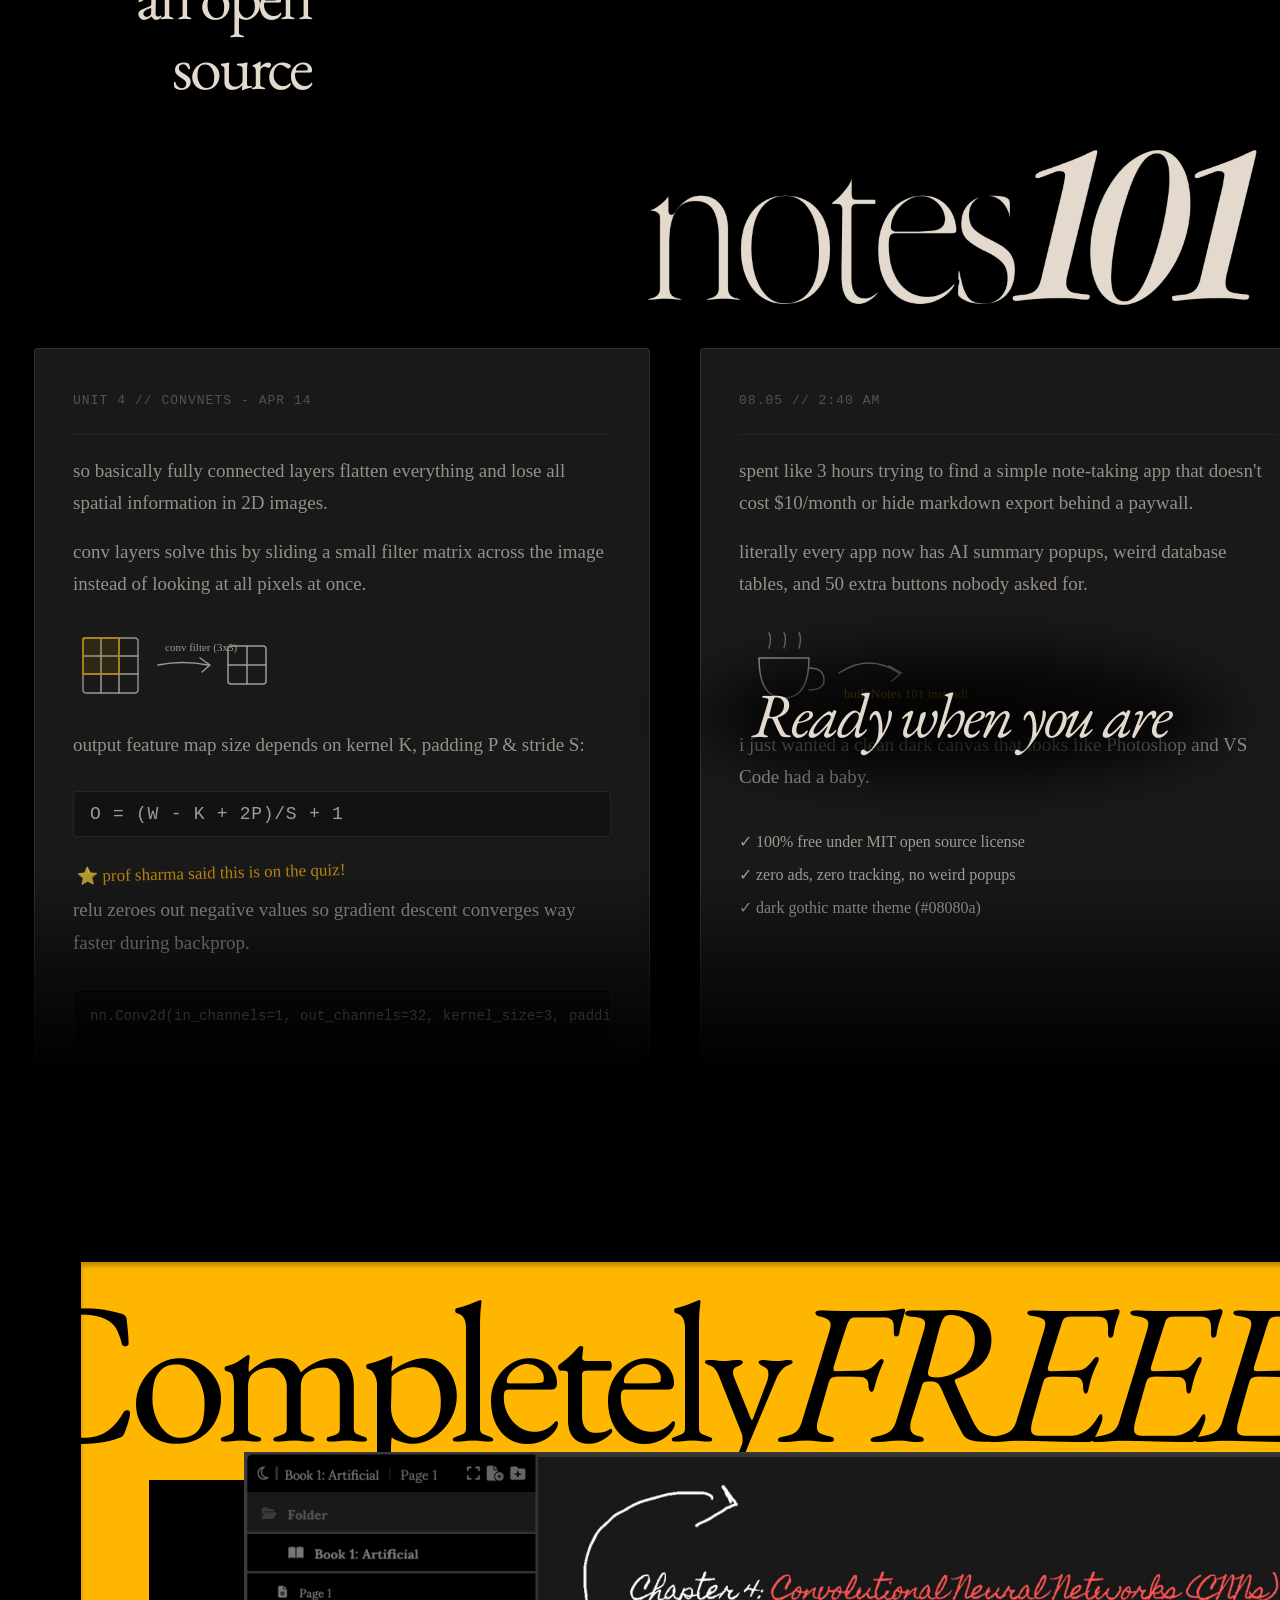
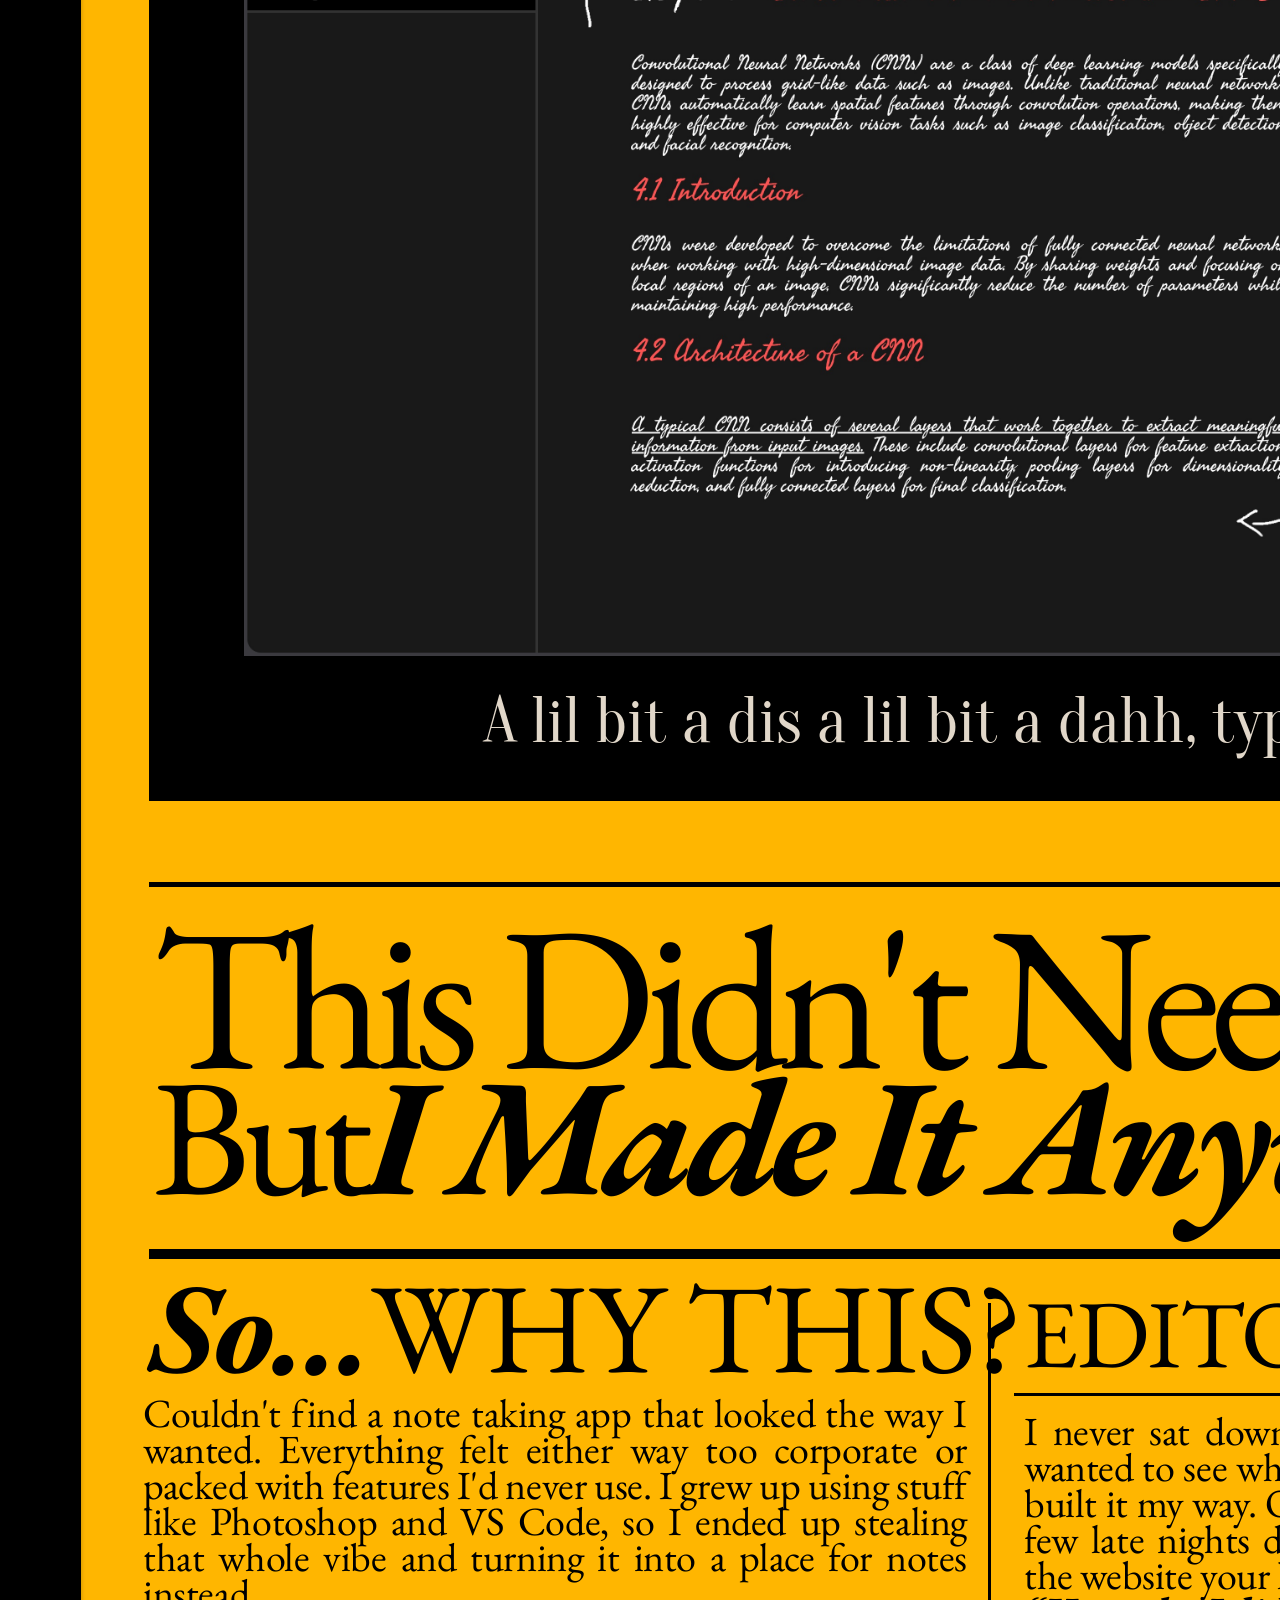
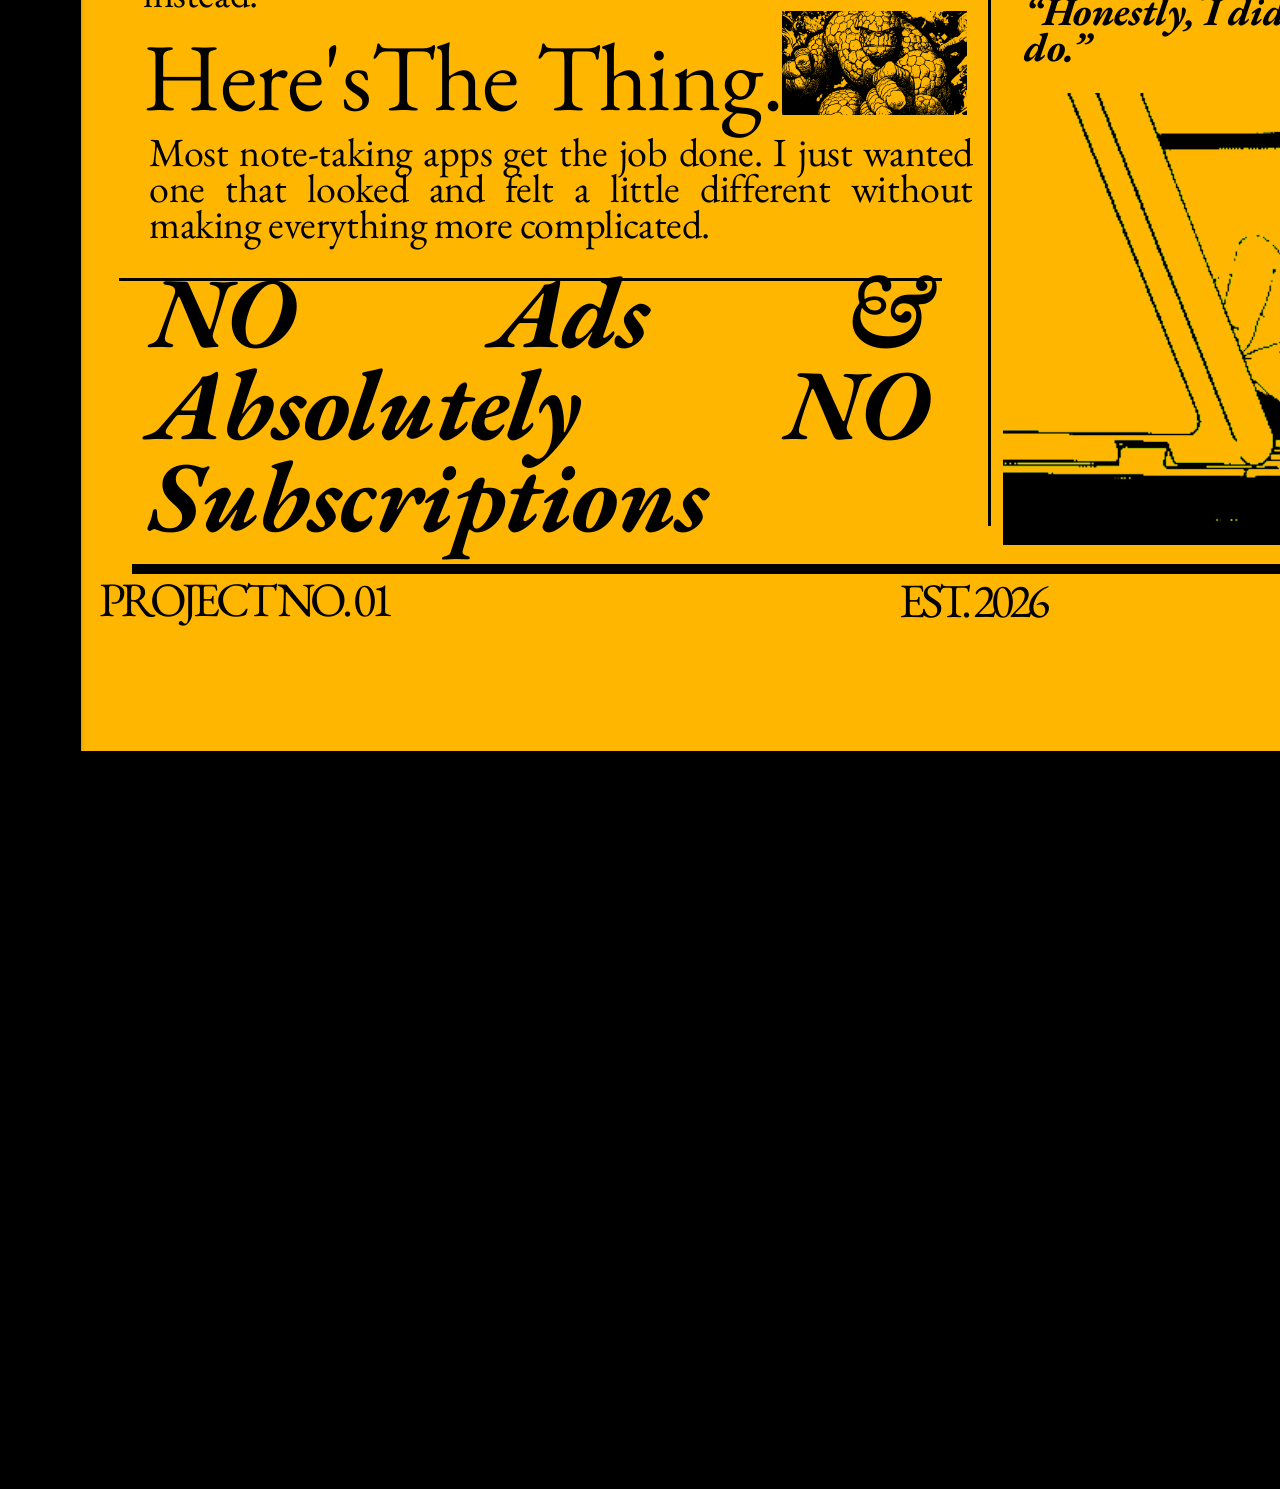
==== index.html @ cc178a2c "Restore 100% exact Figma properties and add cache busting v=3" ====
<!DOCTYPE html>
<html lang="en">

<head>
  <meta charset="UTF-8">
  <meta name="viewport" content="width=device-width, initial-scale=1.0">
  <script>
    (function () {
      var ua = navigator.userAgent || '';
      var isMobileUA = /iPhone|iPod|BlackBerry|IEMobile|Opera Mini/i.test(ua) || (/Android/i.test(ua) && /Mobile/i.test(ua));
      var isDesktopOS = /Macintosh|Windows|X11|Linux x86_64/i.test(ua) && !/Android|iPhone|iPad/i.test(ua);
      var hasFinePointer = window.matchMedia && window.matchMedia('(pointer: fine)').matches;
      var isSmallScreen = window.innerWidth < 600;
      
      var isMobileDevice = isMobileUA && !isDesktopOS && !hasFinePointer && isSmallScreen;
      if (isMobileDevice && !window.location.pathname.endsWith('mobile.html')) {
        window.location.href = 'mobile.html';
      }
    })();
  </script>
  <title>Notes 101 — Anam Razzaque</title>
  <link rel="preconnect" href="https://fonts.googleapis.com">
  <link rel="preconnect" href="https://fonts.gstatic.com" crossorigin>
  <link
    href="https://fonts.googleapis.com/css2?family=Homemade+Apple&family=Oranienbaum&family=EB+Garamond:ital,wght@0,400;0,700;1,400;1,700&display=swap"
    rel="stylesheet">
  <link rel="stylesheet" href="landing.css?v=3">
</head>

<body>

  <!-- CONTACT — Fixed background layer (Hermes-style curtain reveal) -->
  <!-- Sits BEHIND the scrolling canvas. Revealed when the newspaper lifts away. -->
  <footer class="contact" id="contactFooter" aria-label="Contact">
    <h2 class="contact__heading">Contact</h2>
    <div class="contact__links">
      <p>GitHub</p>
      <p><a href="https://github.com/byanam" target="_blank" rel="noopener noreferrer">byanam</a></p>
      <p>&nbsp;</p>
      <p>LinkedIn</p>
      <p><a href="https://www.linkedin.com/in/anam-razzaque/" target="_blank"
          rel="noopener noreferrer">anam-razzaque</a></p>
      <p>&nbsp;</p>
      <p>Email</p>
      <p><a href="mailto:anamrazzaque.work@gmail.com">anamrazzaque.work@gmail.com</a></p>
    </div>
  </footer>

  <div class="page-scale-wrapper" id="pageScaleWrapper">
    <div class="page-canvas" id="pageCanvas">

      <!-- ===================== HERO ===================== -->
      <!-- Layer order matches Figma: bottom → top -->
      <header class="hero">

        <!-- Layer 7 (bottom): moving pages track with authentic student notes & sketches -->
        <div class="hero__pages" id="heroPages" aria-label="Notebook page previews">
          <div class="hero__pages-track">

            <!-- Page 1: ConvNets Class Notes -->
            <div class="hero__page" aria-hidden="true">
              <div class="hero__page-content">
                <div class="hero__page-meta">unit 4 // convnets - apr 14</div>
                <div class="hero__page-divider"></div>
                <p class="hero__page-hand">so basically fully connected layers flatten everything and lose all spatial information in 2D images.</p>
                <p class="hero__page-hand">conv layers solve this by sliding a small filter matrix across the image instead of looking at all pixels at once.</p>
                <div class="hero__page-sketch" aria-hidden="true">
                  <svg width="280" height="85" viewBox="0 0 280 85" fill="none" stroke="#E2D7CA" stroke-width="1.5" stroke-linecap="round" stroke-linejoin="round">
                    <rect x="10" y="10" width="55" height="55" rx="3" stroke-dasharray="1 1" />
                    <line x1="28" y1="10" x2="28" y2="65" />
                    <line x1="46" y1="10" x2="46" y2="65" />
                    <line x1="10" y1="28" x2="65" y2="28" />
                    <line x1="10" y1="46" x2="65" y2="46" />
                    <rect x="10" y="10" width="36" height="36" fill="rgba(255, 182, 0, 0.15)" stroke="#FFB600" />
                    <path d="M 85 37 Q 110 32 135 37 M 127 30 L 137 37 L 129 44" />
                    <text x="92" y="23" fill="#E2D7CA" font-family="'Homemade Apple', cursive" font-size="11" stroke="none">conv filter (3x3)</text>
                    <rect x="155" y="18" width="38" height="38" rx="3" />
                    <line x1="174" y1="18" x2="174" y2="56" />
                    <line x1="155" y1="37" x2="193" y2="37" />
                  </svg>
                </div>
                <p class="hero__page-hand">output feature map size depends on kernel K, padding P &amp; stride S:</p>
                <div class="hero__page-math">O = (W - K + 2P)/S + 1</div>
                <div class="hero__page-margin-note">⭐ prof sharma said this is on the quiz!</div>
                <p class="hero__page-hand">relu zeroes out negative values so gradient descent converges way faster during backprop.</p>
                <pre class="hero__page-code"><code>nn.Conv2d(in_channels=1, out_channels=32, kernel_size=3, padding=1)</code></pre>
              </div>
            </div>

            <!-- Page 2: Late Night Scratchpad -->
            <div class="hero__page" aria-hidden="true">
              <div class="hero__page-content">
                <div class="hero__page-meta">08.05 // 2:40 am</div>
                <div class="hero__page-divider"></div>
                <p class="hero__page-hand">spent like 3 hours trying to find a simple note-taking app that doesn't cost $10/month or hide markdown export behind a paywall.</p>
                <p class="hero__page-hand">literally every app now has AI summary popups, weird database tables, and 50 extra buttons nobody asked for.</p>
                <div class="hero__page-sketch" aria-hidden="true">
                  <svg width="260" height="85" viewBox="0 0 260 85" fill="none" stroke="#E2D7CA" stroke-width="1.5" stroke-linecap="round">
                    <path d="M 20 30 Q 20 70 45 70 Q 70 70 70 30 Z" />
                    <path d="M 70 40 Q 85 40 85 52 Q 85 62 70 62" />
                    <path d="M 30 20 Q 33 10 30 5 M 45 20 Q 48 10 45 5 M 60 20 Q 63 10 60 5" opacity="0.6" />
                    <path d="M 100 45 Q 130 25 160 45 M 150 38 L 162 45 L 153 53" />
                    <text x="105" y="70" fill="#FFB600" font-family="'Homemade Apple', cursive" font-size="13" stroke="none">built Notes 101 instead!</text>
                  </svg>
                </div>
                <p class="hero__page-hand">i just wanted a clean dark canvas that looks like Photoshop and VS Code had a baby.</p>
                <div class="hero__page-checklist-hand">
                  <p>✓ 100% free under MIT open source license</p>
                  <p>✓ zero ads, zero tracking, no weird popups</p>
                  <p>✓ dark gothic matte theme (#08080a)</p>
                </div>
              </div>
            </div>

            <!-- Page 3: Webnotes Architecture Notes -->
            <div class="hero__page" aria-hidden="true">
              <div class="hero__page-content">
                <div class="hero__page-meta">notes 101 - how sync works</div>
                <div class="hero__page-divider"></div>
                <p class="hero__page-hand">wanted zero lag while typing so state updates happen in local memory first before sending to server.</p>
                <div class="hero__page-sketch" aria-hidden="true">
                  <svg width="290" height="95" viewBox="0 0 290 95" fill="none" stroke="#E2D7CA" stroke-width="1.5" stroke-linecap="round">
                    <rect x="10" y="15" width="75" height="35" rx="5" />
                    <text x="18" y="37" fill="#E2D7CA" font-family="monospace" font-size="11" stroke="none">Editor UI</text>
                    <path d="M 85 32 L 120 32 M 112 26 L 122 32 L 112 38" />
                    <rect x="125" y="15" width="75" height="35" rx="5" stroke="#FFB600" />
                    <text x="133" y="37" fill="#FFB600" font-family="monospace" font-size="11" stroke="none">Firestore</text>
                    <path d="M 200 32 L 235 32 M 227 26 L 237 32 L 227 38" />
                    <rect x="240" y="15" width="45" height="35" rx="5" />
                    <text x="246" y="37" fill="#E2D7CA" font-family="monospace" font-size="11" stroke="none">Auth</text>
                    <text x="20" y="78" fill="#E2D7CA" font-family="'Homemade Apple', cursive" font-size="12" stroke="none">real-time sync over WebSockets ✨</text>
                  </svg>
                </div>
                <p class="hero__page-hand">realtime Firestore listener handles background persistence so even if internet drops out, you don't lose a single character.</p>
                <div class="hero__page-margin-note">(0ms input lag while typing!)</div>
                <p class="hero__page-hand">also set up clean HTTP 301 redirects so URLs look clean without .html everywhere.</p>
              </div>
            </div>

            <!-- Page 4: Linear Algebra Lecture Notes -->
            <div class="hero__page" aria-hidden="true">
              <div class="hero__page-content">
                <div class="hero__page-meta">math 201 // linear algebra</div>
                <div class="hero__page-divider"></div>
                <p class="hero__page-hand">eigenvectors are basically vectors that don't change direction when a matrix transformation happens.</p>
                <div class="hero__page-math">A &middot; v = &lambda; &middot; v</div>
                <div class="hero__page-margin-note">(&lambda; is scale factor! if &lambda; &gt; 1, v stretches)</div>
                <div class="hero__page-sketch" aria-hidden="true">
                  <svg width="270" height="90" viewBox="0 0 270 90" fill="none" stroke="#E2D7CA" stroke-width="1.5" stroke-linecap="round">
                    <line x1="20" y1="75" x2="140" y2="75" />
                    <line x1="20" y1="75" x2="20" y2="10" />
                    <path d="M 20 75 L 80 28" stroke="#E2D7CA" stroke-width="2" />
                    <path d="M 72 28 L 82 26 L 78 36" fill="#E2D7CA" />
                    <text x="88" y="28" fill="#E2D7CA" font-family="'Homemade Apple', cursive" font-size="13" stroke="none">v</text>
                    <path d="M 20 75 L 125 12" stroke="#FFB600" stroke-width="1.5" stroke-dasharray="3 3" />
                    <text x="132" y="16" fill="#FFB600" font-family="'Homemade Apple', cursive" font-size="13" stroke="none">&lambda;v</text>
                    <text x="160" y="55" fill="#E2D7CA" font-family="monospace" font-size="14" stroke="none">A = U &Sigma; V<sup>T</sup></text>
                  </svg>
                </div>
                <p class="hero__page-hand">singular value decomposition (SVD) is super important for PCA — used to compress high-dimensional feature vectors in machine learning pipelines.</p>
              </div>
            </div>

            <!-- Page 5: Loop repeat Page 1 -->
            <div class="hero__page" aria-hidden="true">
              <div class="hero__page-content">
                <div class="hero__page-meta">unit 4 // convnets - apr 14</div>
                <div class="hero__page-divider"></div>
                <p class="hero__page-hand">so basically fully connected layers flatten everything and lose all spatial information in 2D images.</p>
                <p class="hero__page-hand">conv layers solve this by sliding a small filter matrix across the image instead of looking at all pixels at once.</p>
                <div class="hero__page-sketch" aria-hidden="true">
                  <svg width="280" height="85" viewBox="0 0 280 85" fill="none" stroke="#E2D7CA" stroke-width="1.5" stroke-linecap="round" stroke-linejoin="round">
                    <rect x="10" y="10" width="55" height="55" rx="3" stroke-dasharray="1 1" />
                    <line x1="28" y1="10" x2="28" y2="65" />
                    <line x1="46" y1="10" x2="46" y2="65" />
                    <line x1="10" y1="28" x2="65" y2="28" />
                    <line x1="10" y1="46" x2="65" y2="46" />
                    <rect x="10" y="10" width="36" height="36" fill="rgba(255, 182, 0, 0.15)" stroke="#FFB600" />
                    <path d="M 85 37 Q 110 32 135 37 M 127 30 L 137 37 L 129 44" />
                    <text x="92" y="23" fill="#E2D7CA" font-family="'Homemade Apple', cursive" font-size="11" stroke="none">conv filter (3x3)</text>
                    <rect x="155" y="18" width="38" height="38" rx="3" />
                    <line x1="174" y1="18" x2="174" y2="56" />
                    <line x1="155" y1="37" x2="193" y2="37" />
                  </svg>
                </div>
                <div class="hero__page-margin-note">⭐ prof sharma said this is on the quiz!</div>
              </div>
            </div>

            <!-- Page 6: Loop repeat Page 2 -->
            <div class="hero__page" aria-hidden="true">
              <div class="hero__page-content">
                <div class="hero__page-meta">08.05 // 2:40 am</div>
                <div class="hero__page-divider"></div>
                <p class="hero__page-hand">spent like 3 hours trying to find a simple note-taking app that doesn't cost $10/month or hide markdown export behind a paywall.</p>
                <p class="hero__page-hand">literally every app now has AI summary popups, weird database tables, and 50 extra buttons nobody asked for.</p>
                <div class="hero__page-sketch" aria-hidden="true">
                  <svg width="260" height="85" viewBox="0 0 260 85" fill="none" stroke="#E2D7CA" stroke-width="1.5" stroke-linecap="round">
                    <path d="M 20 30 Q 20 70 45 70 Q 70 70 70 30 Z" />
                    <path d="M 70 40 Q 85 40 85 52 Q 85 62 70 62" />
                    <path d="M 30 20 Q 33 10 30 5 M 45 20 Q 48 10 45 5 M 60 20 Q 63 10 60 5" opacity="0.6" />
                    <path d="M 100 45 Q 130 25 160 45 M 150 38 L 162 45 L 153 53" />
                    <text x="105" y="70" fill="#FFB600" font-family="'Homemade Apple', cursive" font-size="13" stroke="none">built Notes 101 instead!</text>
                  </svg>
                </div>
              </div>
            </div>

          </div>
        </div>

        <!-- Layer 6: notes 101 image title (sits behind pages where they overlap) -->
        <img class="hero__title-img" src="assets/notes101_title.png" alt="notes 101">

        <!-- Layer 5: black shadow gradient (overlays bottom of pages) -->
        <div class="hero__shadow" aria-hidden="true"></div>

        <!-- Layer 4: Taglines (Left: "an open source", Right: "note taking site") -->
        <p class="hero__tagline-left">an open source</p>
        <p class="hero__tagline-right">note taking site</p>

        <!-- Layer 2: Ready when you are -->
        <p class="hero__ready">Ready when you are</p>

        <!-- Interactive Cursor Trigger Zone below "Ready when you are" -->
        <div class="hero__cta-trigger-zone" id="ctaZone" aria-label="Get started hover area">
          <button class="hero__cta" id="loginBtn" type="button" aria-label="Get started — log in with Google"
            onclick="if(window.triggerGoogleLogin){window.triggerGoogleLogin(event);}else{window.location.href='/editor.html';}">
            <span class="hero__cta-label" id="loginBtnText">Get Started</span>
          </button>
        </div>
      </header>

      <main>
        <!-- ===================== PROMO ===================== -->
        <section class="promo" aria-label="Pricing">
          <img class="promo__texture" src="assets/texture_image.png" alt="" aria-hidden="true">

          <h2 class="promo__heading js-typewriter">Completely <em>FREEEEEEEEE</em></h2>

          <div class="promo__blur-rect" aria-hidden="true"></div>

          <img class="promo__screenshot js-scroll-scale" src="assets/app-screenshot.png"
            alt="Screenshot of the note-taking application interface">

          <p class="promo__tagline">A lil bit a dis a lil bit a dahh, type shit</p>
        </section>

        <!-- ===================== EDITORIAL ===================== -->
        <section class="editorial" aria-label="About">
          <div class="editorial__card"></div>

          <div class="editorial__rule editorial__rule--top"></div>

          <h2 class="editorial__headline1">This Didn't Need To Exist.</h2>
          <h2 class="editorial__headline2">But <em>I Made It Anyway.</em></h2>

          <div class="editorial__rule editorial__rule--mid"></div>
          <div class="editorial__col-divider"></div>

          <h3 class="editorial__col-heading editorial__col-heading--left"><em>So... </em><span>WHY THIS?</span></h3>
          <h3 class="editorial__col-heading editorial__col-heading--right">EDITOR’S <em>NOTE</em></h3>
          <div class="editorial__rule editorial__rule--right"></div>
          <div class="editorial__rule editorial__rule--left-sub"></div>

          <p class="editorial__text editorial__text--justify editorial__left-para1">Couldn't find a note taking app
            that looked the way I wanted. Everything felt either way too corporate or packed with features I'd never
            use. I grew up using stuff like Photoshop and VS Code, so I ended up stealing that whole vibe and turning
            it into a place for notes instead.</p>

          <p class="editorial__text editorial__right-para1">I never sat down with a big plan for this. I just wanted
            to see what a notes app would look like if I built it my way. One feature turned into another, a few
            late nights disappeared, and it slowly became the website your looking at now.</p>

          <p class="editorial__text editorial__quote">&ldquo;Honestly, I didn't have anything better to do.&rdquo;</p>
          <p class="editorial__quote-attr">- anam razzaque</p>

          <img class="editorial__photo" src="assets/ae49f0b2eaf092695185f90a8ce26df8__1_.gif" alt="">

          <p class="editorial__text editorial__text--justify editorial__left-para2">Most note-taking apps get the job
            done. I just wanted one that looked and felt a little different without making everything more
            complicated.</p>

          <h3 class="editorial__thing-heading">Here's <em>The Thing...</em></h3>
          <img class="editorial__thing-img" src="assets/the_thing.png" alt="">

          <p class="editorial__noads">NO Ads &amp; Absolutely NO Subscriptions</p>

          <div class="editorial__rule editorial__rule--footer"></div>
          <div class="editorial__footer">
            <span class="editorial__footer-item--1">PROJECT NO. 01</span>
            <span class="editorial__footer-item--2">EST. 2026</span>
            <span class="editorial__footer-item--3">BY ANAM</span>
          </div>
        </section>
      </main>

      <!-- Master Texture Overlay — covers ALL text, rules, photos, screenshots, and black boxes -->
      <div class="editorial__texture-overlay" aria-hidden="true"></div>

    </div>
  </div>

  <script src="https://unpkg.com/lenis@1.3.25/dist/lenis.min.js"></script>
  <script src="https://cdnjs.cloudflare.com/ajax/libs/gsap/3.12.5/gsap.min.js"></script>
  <script src="https://cdnjs.cloudflare.com/ajax/libs/gsap/3.12.5/ScrollTrigger.min.js"></script>
  <script type="module" src="landing.js"></script>
</body>

</html>
---- landing.css ----
/* Font-face local mappings: Mac uses local Apple Garamond natively; Windows uses Google EB Garamond fallback */
@font-face {
  font-family: 'Apple Garamond';
  src: local('Apple Garamond'), local('Apple Garamond Light'),
    url('https://fonts.gstatic.com/s/ebgaramond/v27/1Pskypcx55h-m2Jkb20d5255-B39_d_AGg.ttf') format('truetype');
  font-display: swap;
}

@font-face {
  font-family: 'Apple Garamond Light';
  src: local('Apple Garamond Light'), local('Apple Garamond'),
    url('https://fonts.gstatic.com/s/ebgaramond/v27/1Pskypcx55h-m2Jkb20d5255-B39_d_AGg.ttf') format('truetype');
  font-display: swap;
}

:root {
  --canvas-width: 1920px;
  --canvas-height: 3951px;

  /* Colors */
  --color-bg: #000000;
  --color-cream: #e2d7ca;
  --color-cream-soft: #e3dacd;
  --color-cream-dim: #e1d7c9;
  --color-cream-contact: #dfd5c7;
  --color-orange: #FFB600;
  --color-orange-text: #121212;
  --color-ink: #000000;
  --color-panel-dark: #191919;

  /* Fonts */
  --font-display: 'Oranienbaum', 'Georgia', serif;
  --font-poster: 'Akira Expanded', 'Oranienbaum', 'EB Garamond', 'Arial Black', sans-serif;
  --font-serif: 'EB Garamond', 'Garamond', Georgia, serif;
  --font-apple-garamond: 'Apple Garamond', 'EB Garamond', 'Garamond', Georgia, serif;
  --font-apple-garamond-light: 'Apple Garamond Light', 'Apple Garamond', 'EB Garamond', 'Garamond', Georgia, serif;
  --font-handwriting: 'Homemade Apple', 'Apple Garamond', cursive;
}

* {
  box-sizing: border-box;
}

html,
body {
  margin: 0;
  padding: 0;
  background: var(--color-bg);
  overflow-x: hidden;
  overscroll-behavior: none;
  width: 100%;
  -webkit-font-smoothing: antialiased;
  -moz-osx-font-smoothing: grayscale;
  text-rendering: optimizeLegibility;
}

/* Hide scrollbar for Chrome, Safari and Opera */
::-webkit-scrollbar {
  display: none;
  width: 0;
  height: 0;
}

/* Hide scrollbar for IE, Edge and Firefox */
html {
  -ms-overflow-style: none;
  scrollbar-width: none;
}

body {
  font-family: var(--font-display);
  color: var(--color-cream);
}

img {
  display: block;
  max-width: none;
}

/* =========================================================
   SCALING WRAPPER
   ========================================================= */
.page-scale-wrapper {
  position: relative;
  z-index: 1;
  width: 100%;
  overflow: visible;
  background: transparent;
  /* transparent so contact footer shows through */
  margin-bottom: 82vh;
  /* scroll stops with newspaper bottom near top of screen */
}

.page-canvas {
  position: relative;
  width: var(--canvas-width);
  height: var(--canvas-height);
  transform-origin: top left;
  background: transparent;
  /* transparent — sections provide their own backgrounds */
}

.hero {
  position: absolute;
  inset: 0;
  z-index: 1;
  pointer-events: none;
  background: #000000;
}

.promo,
.editorial {
  position: absolute;
  inset: 0;
  transform: translateY(-160px);
  pointer-events: none;
}

.promo {
  z-index: 30;
}

.editorial {
  z-index: 20;
  perspective: 1200px;
}

/* Contact — Hermes-style fixed background layer.
   Sits behind the scrolling page-scale-wrapper (z-index: 0 vs 1).
   Opacity driven by --contact-opacity CSS variable set from JS. */
.contact {
  position: fixed;
  inset: 0;
  z-index: 0;
  background: #000000;
  display: flex;
  flex-direction: column;
  align-items: center;
  justify-content: center;
  opacity: var(--contact-opacity, 0);
  pointer-events: var(--contact-pe, none);
}

/* Allow interaction only on interactive elements */
.hero__cta,
.editorial__thing-img,
button,
a,
input {
  pointer-events: auto;
}

/* =========================================================
   HERO — Group 1 (1974 × 1221, left: 8, top: 31)

   Figma layer stacking (top → bottom):
     1. Get Started        → z-index: 6
     2. Ready when you are → z-index: 5
     3. Rectangle 30 (CTA) → z-index: 6 (parent of Get Started)
     4. An open-source...  → z-index: 4
     5. black shadow       → z-index: 3
     6. notes 101          → z-index: 1
     7. moving pages       → z-index: 2
   ========================================================= */

/* "moving pages" container — LAYER 7 (z:2, above title)
   Figma: 1948×831, left: 34, top: 348 */
.hero__pages {
  position: absolute;
  left: 34px;
  top: 348px;
  width: 1948px;
  height: 831px;
  z-index: 2;
  overflow: hidden;
  pointer-events: none;
  user-select: none;
}

.hero__pages-track {
  display: flex;
  gap: 50px;
  width: max-content;
  animation: hero-pages-infinite-scroll 55s linear infinite;
  pointer-events: none;
  will-change: transform;
}

@keyframes hero-pages-infinite-scroll {
  0% {
    transform: translate3d(0, 0, 0);
  }

  100% {
    transform: translate3d(-1998px, 0, 0);
  }
}

/* Rectangle 30 / 31 / 32
   Figma: each 616×831, background: #191919 */
.hero__page {
  flex: 0 0 616px;
  width: 616px;
  height: 831px;
  background: #191919;
  border: 1px solid rgba(226, 215, 202, 0.12);
  border-radius: 4px;
  box-shadow: 0 20px 50px rgba(0, 0, 0, 0.6);
  user-select: none;
  pointer-events: none;
  overflow: hidden;
  box-sizing: border-box;
}

.hero__page-content {
  padding: 44px 38px;
  height: 100%;
  display: flex;
  flex-direction: column;
  color: #E2D7CA;
  box-sizing: border-box;
  opacity: 0.68;
}

.hero__page-meta {
  font-family: monospace;
  font-size: 13px;
  letter-spacing: 0.08em;
  color: rgba(226, 215, 202, 0.45);
  text-transform: uppercase;
  margin-bottom: 14px;
}

.hero__page-hand-title {
  font-family: var(--font-handwriting), cursive;
  font-weight: 400;
  font-size: 25px;
  line-height: 1.4;
  color: #E2D7CA;
  margin: 0 0 16px 0;
}

.hero__page-hand {
  font-family: var(--font-handwriting), cursive;
  font-size: 19px;
  line-height: 1.7;
  color: #E2D7CA;
  opacity: 0.92;
  margin: 0 0 16px 0;
}

.hero__page-margin-note {
  font-family: var(--font-handwriting), cursive;
  font-size: 17px;
  color: #FFB600;
  margin: 8px 0 14px 4px;
  transform: rotate(-1.5deg);
  display: inline-block;
}

.hero__page-sketch {
  margin: 12px 0 16px 0;
  display: flex;
  justify-content: flex-start;
  align-items: center;
}

.hero__page-checklist-hand {
  font-family: var(--font-handwriting), cursive;
  font-size: 16px;
  line-height: 1.7;
  color: #E2D7CA;
  margin: 12px 0;
}

.hero__page-checklist-hand p {
  margin: 6px 0;
}

.hero__page-title {
  font-family: var(--font-apple-garamond), serif;
  font-style: italic;
  font-weight: 400;
  font-size: 28px;
  line-height: 1.25;
  color: #E2D7CA;
  margin: 0 0 16px 0;
}

.hero__page-divider {
  width: 100%;
  height: 1px;
  background: rgba(226, 215, 202, 0.12);
  margin: 12px 0 20px 0;
}

.hero__page-text {
  font-family: var(--font-apple-garamond-light), serif;
  font-size: 20px;
  line-height: 1.5;
  color: #DFD5C7;
  opacity: 0.88;
  margin: 0 0 16px 0;
}

.hero__page-quote {
  font-family: var(--font-apple-garamond), serif;
  font-style: italic;
  font-size: 22px;
  line-height: 1.4;
  color: #E3DACD;
  border-left: 2px solid rgba(226, 215, 202, 0.4);
  padding-left: 16px;
  margin: 16px 0;
}

.hero__page-math {
  font-family: monospace;
  font-size: 18px;
  background: rgba(0, 0, 0, 0.4);
  border: 1px solid rgba(226, 215, 202, 0.15);
  border-radius: 4px;
  padding: 12px 16px;
  color: #E2D7CA;
  margin: 14px 0;
  display: inline-block;
  letter-spacing: 0.04em;
}

.hero__page-code {
  font-family: monospace;
  font-size: 14px;
  line-height: 1.5;
  background: #0D0D0D;
  border: 1px solid rgba(226, 215, 202, 0.12);
  border-radius: 4px;
  padding: 16px;
  color: #DFD5C7;
  margin: 14px 0;
  overflow: hidden;
}

.hero__page-list,
.hero__page-checklist {
  font-family: var(--font-apple-garamond-light), serif;
  font-size: 19px;
  line-height: 1.6;
  color: #DFD5C7;
  opacity: 0.88;
  margin: 8px 0 16px 20px;
  padding: 0;
}

.hero__page-checklist p {
  margin: 8px 0;
}

/* "notes 101" Image Title — LAYER 6 (z:1, behind pages)
   Figma: 635×256, left: calc(50% - 635px / 2 - 1.5px), top: 92px */
.hero__title-img {
  position: absolute;
  left: calc(50% - 635px / 2 - 1.5px);
  top: 92px;
  width: 635px;
  height: 256px;
  z-index: 1;
  object-fit: contain;
  pointer-events: none;
}

/* "black shadow" — LAYER 5 (z:3, on top of pages)
   Figma: 1920×397, left: 8, top: 855
   Gradient fades from transparent (top) to black (bottom) */
.hero__shadow {
  position: absolute;
  left: 8px;
  top: 855px;
  width: 1920px;
  height: 397px;
  z-index: 3;
  background: linear-gradient(180deg, #000000 45%, rgba(30, 30, 30, 0) 95%);
  transform: rotate(180deg);
  pointer-events: none;
}

/* "an open source" — Left Tagline
   Figma: 311×363, left: calc(50% - 311px / 2 - 804.5px), top: -150px */
.hero__tagline-left {
  position: absolute;
  left: calc(50% - 311px / 2 - 804.5px);
  top: -150px;
  width: 311px;
  height: 363px;
  z-index: 4;
  display: flex;
  align-items: center;
  justify-content: flex-end;
  text-align: right;
  margin: 0;
  font-family: var(--font-apple-garamond-light);
  font-style: normal;
  font-weight: 400;
  font-size: 64px;
  line-height: 109.07%;
  letter-spacing: -0.05em;
  color: #E3DACD;
}

/* "note taking site" — Right Tagline
   Figma: 311×363, left: calc(50% - 311px / 2 + 804.5px), top: -150px */
.hero__tagline-right {
  position: absolute;
  left: calc(50% - 311px / 2 + 804.5px);
  top: -150px;
  width: 311px;
  height: 363px;
  z-index: 4;
  display: flex;
  align-items: center;
  justify-content: flex-start;
  text-align: left;
  margin: 0;
  font-family: var(--font-apple-garamond-light);
  font-style: normal;
  font-weight: 400;
  font-size: 64px;
  line-height: 109.07%;
  letter-spacing: -0.05em;
  color: #E3DACD;
}

/* "Ready when you are" — LAYER 2 (z:5, above shadow)
   Figma: 406×69, left: 755, top: 820,
   Apple Garamond italic 400, 63px,
   line-height: 109.07%, letter-spacing: -0.05em, #E3DACD */
.hero__ready {
  position: absolute;
  left: 757px;
  top: 681px;
  width: 406px;
  height: 69px;
  z-index: 5;
  display: flex;
  align-items: center;
  justify-content: center;
  text-align: center;
  margin: 0;
  font-family: var(--font-apple-garamond);
  font-style: italic;
  font-weight: 400;
  font-size: 63px;
  line-height: 109.07%;
  letter-spacing: -0.05em;
  color: #E3DACD;
  white-space: nowrap;
  text-shadow: 0 4px 25px rgba(0, 0, 0, 0.95), 0 0 50px rgba(0, 0, 0, 0.9);
}

.hero__ready::before {
  content: '';
  position: absolute;
  inset: -40px -75px;
  background: radial-gradient(ellipse at center,
      rgba(0, 0, 0, 0.90) 0%,
      rgba(0, 0, 0, 0.60) 50%,
      rgba(0, 0, 0, 0) 88%);
  filter: blur(20px);
  border-radius: 50%;
  z-index: -1;
  pointer-events: none;
}

/* Interactive Cursor Trigger Zone below "Ready when you are" */
.hero__cta-trigger-zone {
  position: absolute;
  left: 600px;
  top: 755px;
  width: 720px;
  height: 380px;
  z-index: 6;
  pointer-events: auto;
  cursor: pointer;
  overflow: visible;
}

/* CTA button (Rectangle 30) — Motion Primitives Cursor attachToParent spring effect */
.hero__cta {
  position: absolute;
  left: 50%;
  top: 50%;
  width: 279px;
  height: 68px;
  z-index: 10;
  border-radius: 48px;
  background: #FFBF00;
  box-shadow: 3px 4px 25px 20px rgba(0, 0, 0, 0.4);
  border: none;
  cursor: pointer;
  padding: 0;
  display: flex;
  align-items: center;
  justify-content: center;
  opacity: 0;
  transform: translate3d(-50%, -50%, 0) scale(0.3);
  transform-origin: center center;
  transition: opacity 0.3s cubic-bezier(0.175, 0.885, 0.32, 1.275),
    transform 0.3s cubic-bezier(0.175, 0.885, 0.32, 1.275);
  pointer-events: none;
}

.hero__cta.is-active {
  opacity: 1;
  transform: translate3d(-50%, -50%, 0) scale(1);
  pointer-events: auto;
}

/* "Get Started" — LAYER 1 (inside CTA, topmost)
   Figma: 342×80, left: 787, top: 912 (on canvas),
   Apple Garamond Light 400, 64px,
   line-height: 109.07%, letter-spacing: -0.04em, #121212 */
.hero__cta-label {
  font-family: var(--font-apple-garamond-light);
  font-style: normal;
  font-weight: 400;
  font-size: 64px;
  line-height: 109.07%;
  letter-spacing: -0.04em;
  color: #121212;
  text-transform: capitalize;
  text-align: center;
  white-space: nowrap;
  margin: 0;
  pointer-events: none;
}

/* =========================================================
   PROMO — "Completely FREEEEEEEEE"
   ========================================================= */

/* texture image — mix-blend-mode: difference */
.promo__texture {
  display: none;
}

/* Rectangle 37 — dark rect behind screenshot */
.promo__blur-rect {
  position: absolute;
  left: 149px;
  top: 1640px;
  width: 1637px;
  height: 921px;
  background: #000000;
  transform: matrix(1, 0, 0, -1, 0, 0);
  pointer-events: none;
}

/* "Completely FREEEEEEEEE" */
.promo__heading {
  position: absolute;
  left: 50%;
  transform: translateX(-50%);
  top: 1422px;
  width: max-content;
  height: 218px;
  display: flex;
  align-items: center;
  text-align: center;
  justify-content: center;
  margin: 0;
  font-family: var(--font-apple-garamond);
  font-style: normal;
  font-weight: 400;
  font-size: 200px;
  letter-spacing: -0.06em;
  line-height: 109.07%;
  color: #000000;
  white-space: nowrap;
  z-index: 10;
}

.promo__heading em {
  font-style: italic;
  font-weight: 400;
}

.promo__heading-char {
  display: inline-block;
}

/* Screenshot */
.promo__screenshot {
  position: absolute;
  left: 244px;
  top: 1612px;
  width: 1432px;
  height: 804px;
  object-fit: cover;
  z-index: 25;
}

/* "A lil bit a dis a lil bit a dahh, type shit" */
.promo__tagline {
  position: absolute;
  left: 482px;
  top: 2448px;
  width: 955px;
  height: 70px;
  display: flex;
  align-items: center;
  text-align: center;
  justify-content: center;
  margin: 0;
  font-family: var(--font-display);
  font-style: normal;
  font-weight: 400;
  font-size: 64px;
  line-height: 109.07%;
  color: var(--color-cream-dim);
  white-space: nowrap;
}

/* =========================================================
   EDITORIAL — the orange newspaper spread
   ========================================================= */

/* Rectangle 38 — orange card */
.editorial__card {
  position: absolute;
  left: 81px;
  top: 1422px;
  width: 1756px;
  height: 2689px;
  background-color: var(--color-orange);
  box-shadow: inset 0px 4px 4px rgba(0, 0, 0, 0.25);
  border-radius: 0;
}

/* Master Texture Overlay — sits at canvas root level (z-index: 999)
   covers ALL text, rules, photos, screenshots, and black boxes */
.editorial__texture-overlay {
  position: absolute;
  left: 81px;
  top: 1262px;
  width: 1756px;
  height: 2689px;
  background-image: url('assets/texture_image.png');
  background-size: cover;
  background-position: center;
  background-repeat: no-repeat;
  mix-blend-mode: difference;
  pointer-events: none;
  z-index: 999;
}

/* Horizontal rules */
.editorial__rule {
  position: absolute;
  margin: 0;
  height: 0;
}

/* Line 2 — top rule (5px) */
.editorial__rule--top {
  left: 149px;
  top: 2642px;
  width: 1637px;
  border-top: 5px solid var(--color-ink);
}

/* Line 3 — mid rule (10px) */
.editorial__rule--mid {
  left: 149px;
  top: 3009px;
  width: 1637px;
  border-top: 10px solid var(--color-ink);
}

/* Line 7 — right rule (3px) */
.editorial__rule--right {
  left: 1014px;
  top: 3153px;
  width: 772px;
  border-top: 3px solid var(--color-ink);
}

/* Line 5 — left sub-rule (3px) */
.editorial__rule--left-sub {
  left: 119px;
  top: 3638px;
  width: 823px;
  border-top: 3px solid var(--color-ink);
}

/* Line 1 — footer rule (10px) */
.editorial__rule--footer {
  left: 132px;
  top: 3924px;
  width: 1675px;
  border-top: 10px solid var(--color-ink);
}

/* Line 4 — vertical column divider (3px) */
.editorial__col-divider {
  position: absolute;
  left: 988px;
  top: 3063px;
  width: 0;
  height: 823px;
  border-left: 3px solid var(--color-ink);
}

/* Headlines shared */
.editorial__headline1,
.editorial__headline2 {
  position: absolute;
  left: 153px;
  margin: 0;
  color: #000000;
  font-family: var(--font-apple-garamond);
  font-style: normal;
  font-weight: 400;
  display: flex;
  align-items: center;
  text-transform: none;
  white-space: nowrap;
}

/* "This Didn't Need To Exist." */
.editorial__headline1 {
  top: 2707px;
  width: 1612px;
  height: 100px;
  font-size: 204px;
  letter-spacing: -0.05em;
  line-height: 49%;
}

/* "But I Made It Anyway." */
.editorial__headline2 {
  top: 2855px;
  width: 1236px;
  height: 81px;
  font-size: 166px;
  letter-spacing: -0.05em;
  line-height: 49%;
}

.editorial__headline2 em {
  font-style: italic;
  font-weight: 700;
}

/* Column headings shared */
.editorial__col-heading {
  position: absolute;
  margin: 0;
  color: var(--color-ink);
  display: flex;
  align-items: center;
  white-space: nowrap;
  text-transform: capitalize;
}

.editorial__col-heading em {
  font-style: italic;
  font-weight: 700;
}

/* "SO... WHY THIS?" — 128px */
.editorial__col-heading--left {
  left: 149px;
  top: 3056px;
  width: 735px;
  height: 63px;
  font-family: var(--font-apple-garamond);
  font-style: italic;
  font-weight: 700;
  font-size: 128px;
  line-height: 49%;
  color: #000000;
  display: flex;
  align-items: center;
  letter-spacing: -0.01em;
  text-transform: capitalize;
}

.editorial__col-heading--left em,
.editorial__col-heading--left em span {
  font-family: var(--font-apple-garamond);
  font-style: italic !important;
  font-weight: 700 !important;
}

.editorial__col-heading--left span {
  font-family: var(--font-apple-garamond-light);
  font-style: normal;
  font-weight: 300;
}

/* "EDITOR'S NOTE" — light 96px */
.editorial__col-heading--right {
  left: 1024px;
  top: 3054px;
  width: 813px;
  height: 78px;
  font-family: var(--font-apple-garamond-light);
  font-style: normal;
  font-weight: 400;
  font-size: 96px;
  line-height: 10px;
  color: #000000;
  display: flex;
  align-items: center;
  letter-spacing: -0.01em;
  text-transform: capitalize;
}

.editorial__col-heading--right em {
  font-family: var(--font-apple-garamond);
  font-style: italic;
  font-weight: 700;
}

/* Body text shared */
.editorial__text {
  position: absolute;
  margin: 0;
  color: var(--color-ink);
  font-family: var(--font-apple-garamond-light);
  font-style: normal;
  font-weight: 400;
  font-size: 40px;
  line-height: 90%;
  letter-spacing: -0.01em;
  display: flex;
  align-items: center;
}

.editorial__text--justify {
  text-align: justify;
}

/* Left para 1 — "Couldn't find a note taking app..." */
.editorial__left-para1 {
  left: 143px;
  top: 3044px;
  width: 824px;
  height: 438px;
  text-align: justify;
}

/* Left para 2 — "Most note-taking apps..." */
.editorial__left-para2 {
  left: 149px;
  top: 3489px;
  width: 824px;
  height: 117px;
  text-align: justify;
}

/* Right para 1 — "I never sat down..." */
.editorial__right-para1 {
  left: 1024px;
  top: 3173px;
  width: 762px;
  height: 180px;
  text-align: justify;
}

/* Quote — "Honestly, I didn't have anything better to do." */
.editorial__quote {
  left: 1024px;
  top: 3299px;
  width: 762px;
  height: 180px;
  font-family: var(--font-apple-garamond);
  font-style: italic;
  font-weight: 700;
  font-size: 40px;
  line-height: 90%;
  letter-spacing: -0.01em;
  color: #000000;
  display: flex;
  align-items: center;
}

/* "- anam razzaque" */
.editorial__quote-attr {
  position: absolute;
  left: 1635px;
  top: 3411px;
  width: 172px;
  height: 23px;
  display: flex;
  align-items: center;
  margin: 0;
  color: var(--color-ink);
  font-family: var(--font-apple-garamond-light);
  font-style: normal;
  font-weight: 400;
  font-size: 32px;
  letter-spacing: -0.01em;
  line-height: 90%;
  white-space: nowrap;
}

/* "Here's the thing..." */
.editorial__thing-heading {
  position: absolute;
  left: 143px;
  top: 3397px;
  width: 813px;
  height: 78px;
  display: flex;
  align-items: center;
  margin: 0;
  color: #000000;
  font-family: var(--font-apple-garamond-light);
  font-style: normal;
  font-weight: 400;
  font-size: 96px;
  letter-spacing: -0.01em;
  line-height: 10px;
  text-transform: none;
  white-space: nowrap;
}

.editorial__thing-heading em {
  font-family: var(--font-apple-garamond);
  font-style: normal;
  font-weight: 400;
}

/* the thing image */
.editorial__thing-img {
  position: absolute;
  left: 782px;
  top: 3371px;
  width: 185px;
  height: 104px;
  object-fit: cover;
  transition: transform 0.4s cubic-bezier(0.175, 0.885, 0.32, 1.275);
  cursor: pointer;
  pointer-events: auto;
}

.editorial__thing-img:hover {
  transform: scale(1.12) rotate(-4deg);
}

/* "NO Ads & Absolutely NO Subscriptions" */
.editorial__noads {
  position: absolute;
  left: 149px;
  top: 3679px;
  width: 779px;
  height: 170px;
  display: flex;
  align-items: center;
  text-align: justify;
  margin: 0;
  color: #000000;
  font-family: var(--font-apple-garamond);
  font-style: italic;
  font-weight: 700;
  font-size: 100px;
  letter-spacing: -0.01em;
  line-height: 92px;
  text-transform: none;
}

/* ae49f0b2eaf092695185f90a8ce26df8 (1) 1 — gif photo */
.editorial__photo {
  position: absolute;
  left: 1003px;
  top: 3453px;
  width: 804px;
  height: 452px;
  object-fit: cover;
  mix-blend-mode: darken;
  pointer-events: none;
}

/* Footer row — PROJECT NO. 01 / EST. 2026 / BY ANAM */
.editorial__footer {
  position: absolute;
  inset: 0;
  pointer-events: none;
}

.editorial__footer span {
  position: absolute;
  display: flex;
  align-items: center;
  text-align: center;
  justify-content: center;
  width: 228px;
  height: 52px;
  font-family: var(--font-apple-garamond);
  font-style: normal;
  font-weight: 400;
  font-size: 48px;
  letter-spacing: -0.1em;
  line-height: 109.07%;
  color: #000000;
  text-transform: capitalize;
  white-space: nowrap;
}

/* PROJECT NO. 01 */
.editorial__footer-item--1 {
  left: 130px;
  top: 3933px;
}

/* EST. 2026 */
.editorial__footer-item--2 {
  left: calc(50% - 228px / 2 + 12px);
  top: 3934px;
}

/* BY ANAM */
.editorial__footer-item--3 {
  left: 1629px;
  top: 3933px;
}

/* =========================================================
   CONTACT (footer) — Hermes curtain reveal
   ========================================================= */

/* "CONTACT" heading — centered in viewport */
.contact__heading {
  margin: 0 0 4vh 0;
  font-family: var(--font-poster);
  font-style: normal;
  font-weight: 800;
  font-size: clamp(60px, 14vw, 275px);
  line-height: 1;
  color: #DFD5C7;
  text-transform: uppercase;
  text-align: center;
}

/* Contact links — centered below heading */
.contact__links {
  margin: 0;
  font-family: var(--font-apple-garamond-light);
  font-style: normal;
  font-weight: 400;
  font-size: clamp(18px, 2.1vw, 40px);
  line-height: 1.15;
  text-align: center;
  text-transform: capitalize;
  color: #DFD5C7;
}

.contact__links p {
  margin: 0 0 0.2em 0;
}

.contact__links a {
  color: inherit;
  text-decoration: none;
}

.contact__links a:hover {
  color: inherit;
  opacity: 1;
  text-decoration: underline;
}

/* =========================================================
   RESPONSIVE
   ========================================================= */
@media (max-width: 1024px) {
  .page-scale-wrapper {
    -webkit-overflow-scrolling: touch;
  }
}

@media (prefers-reduced-motion: reduce) {
  .page-canvas {
    transition: none;
  }
}

/* =========================================================
   AUTHENTICATION UI (Loading States & Notifications)
   ========================================================= */
.hero__cta.loading {
  opacity: 0.85;
  cursor: wait;
  pointer-events: none;
}

.hero__cta-spinner {
  display: inline-block;
  width: 20px;
  height: 20px;
  border: 3px solid rgba(18, 18, 18, 0.2);
  border-radius: 50%;
  border-top-color: #121212;
  animation: auth-spin 0.8s linear infinite;
  margin-right: 8px;
}

@keyframes auth-spin {
  to {
    transform: rotate(360deg);
  }
}

.auth-toast {
  position: fixed;
  top: 24px;
  right: 24px;
  z-index: 9999;
  background: #1f1f1f;
  color: #ffffff;
  border: 1px solid #ff4d4f;
  border-left: 6px solid #ff4d4f;
  padding: 16px 24px;
  border-radius: 8px;
  font-family: sans-serif;
  font-size: 15px;
  box-shadow: 0 10px 30px rgba(0, 0, 0, 0.5);
  display: flex;
  align-items: center;
  gap: 12px;
  max-width: 420px;
  animation: auth-slide-in 0.3s ease-out;
}

.auth-toast--success {
  border-color: #52c41a;
  border-left-color: #52c41a;
}

@keyframes auth-slide-in {
  from {
    transform: translateY(-20px);
    opacity: 0;
  }

  to {
    transform: translateY(0);
    opacity: 1;
  }
}

.auth-screen-loader {
  position: fixed;
  inset: 0;
  z-index: 10000;
  background: #000000;
  display: flex;
  flex-direction: column;
  align-items: center;
  justify-content: center;
  color: #ffffff;
  font-family: var(--font-display);
  gap: 20px;
  transition: opacity 0.3s ease;
}

.auth-screen-loader .spinner {
  width: 50px;
  height: 50px;
  border: 4px solid rgba(255, 138, 0, 0.2);
  border-radius: 50%;
  border-top-color: var(--color-orange);
  animation: auth-spin 0.8s linear infinite;
}

/* Motion Primitives TextScramble Styling */
.scramble-char {
  color: var(--color-orange-text, #121212);
  opacity: 0.85;
  font-family: monospace;
  display: inline-block;
}
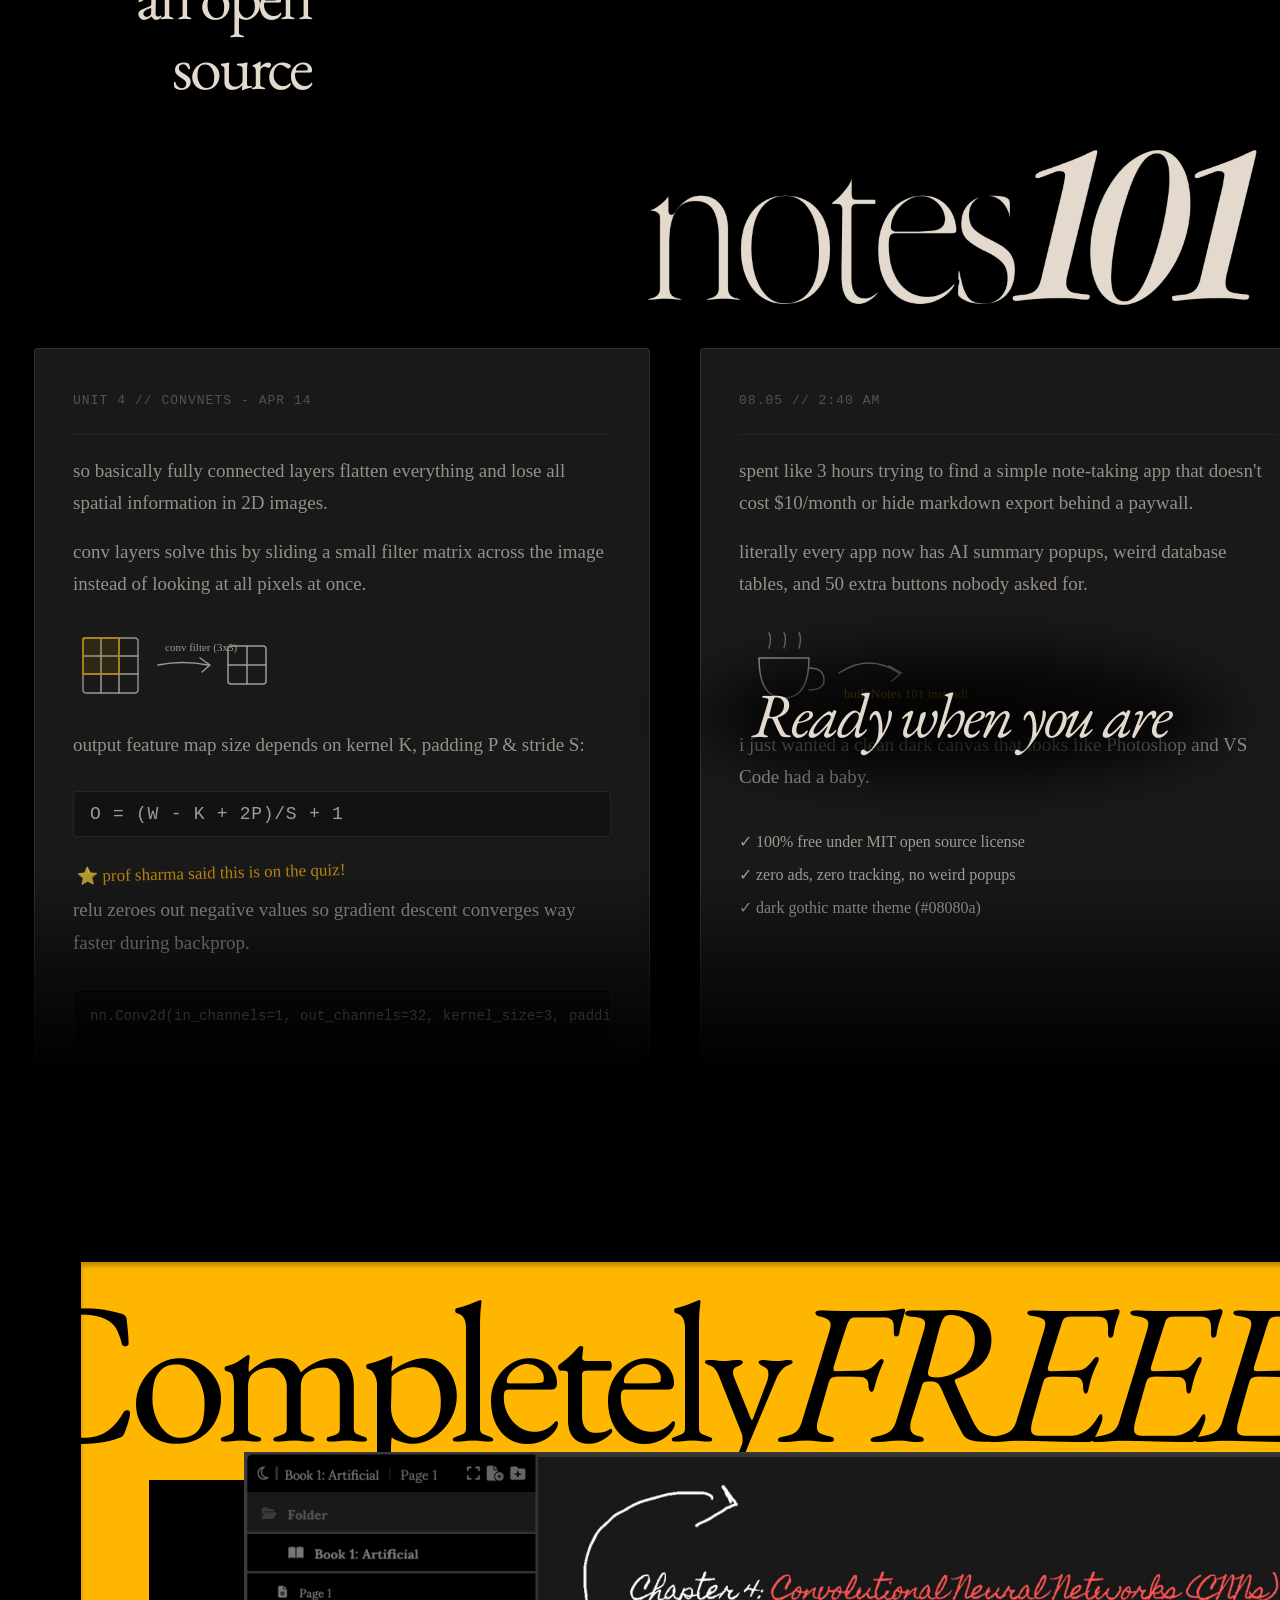
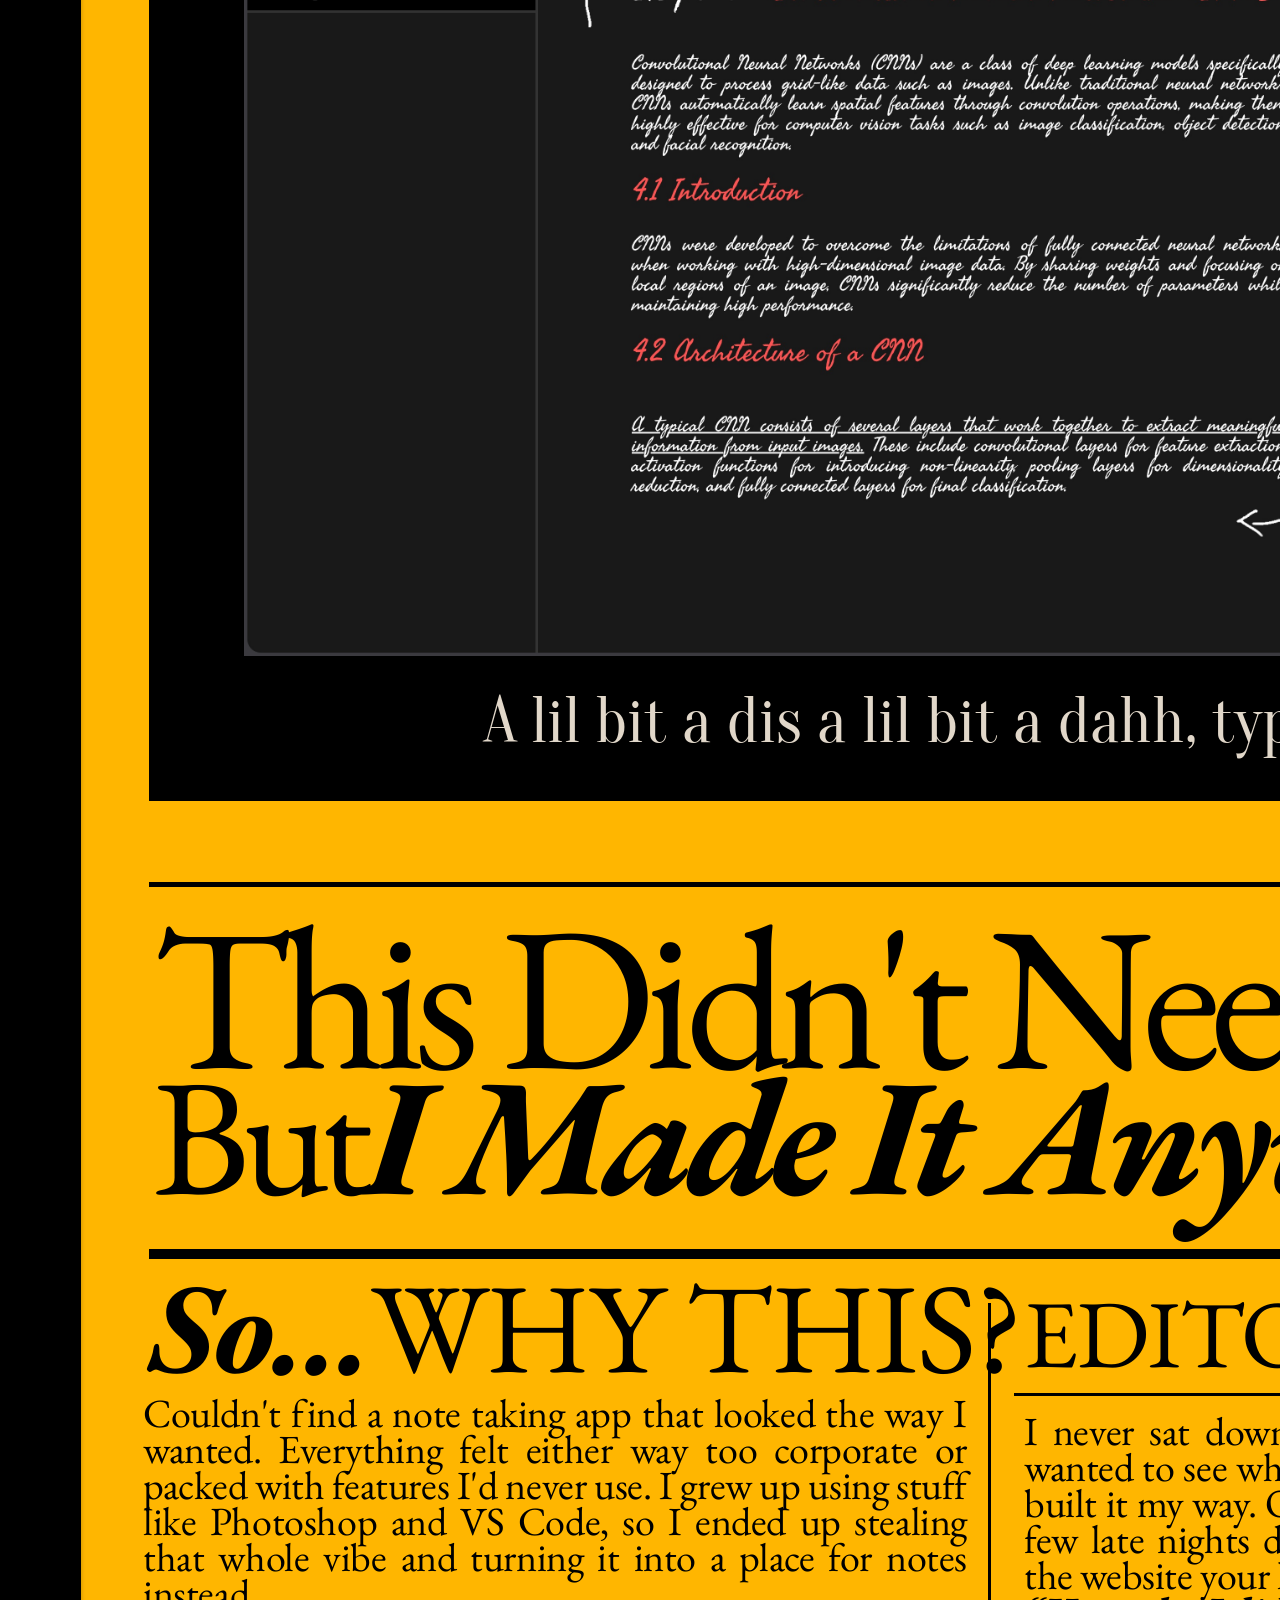
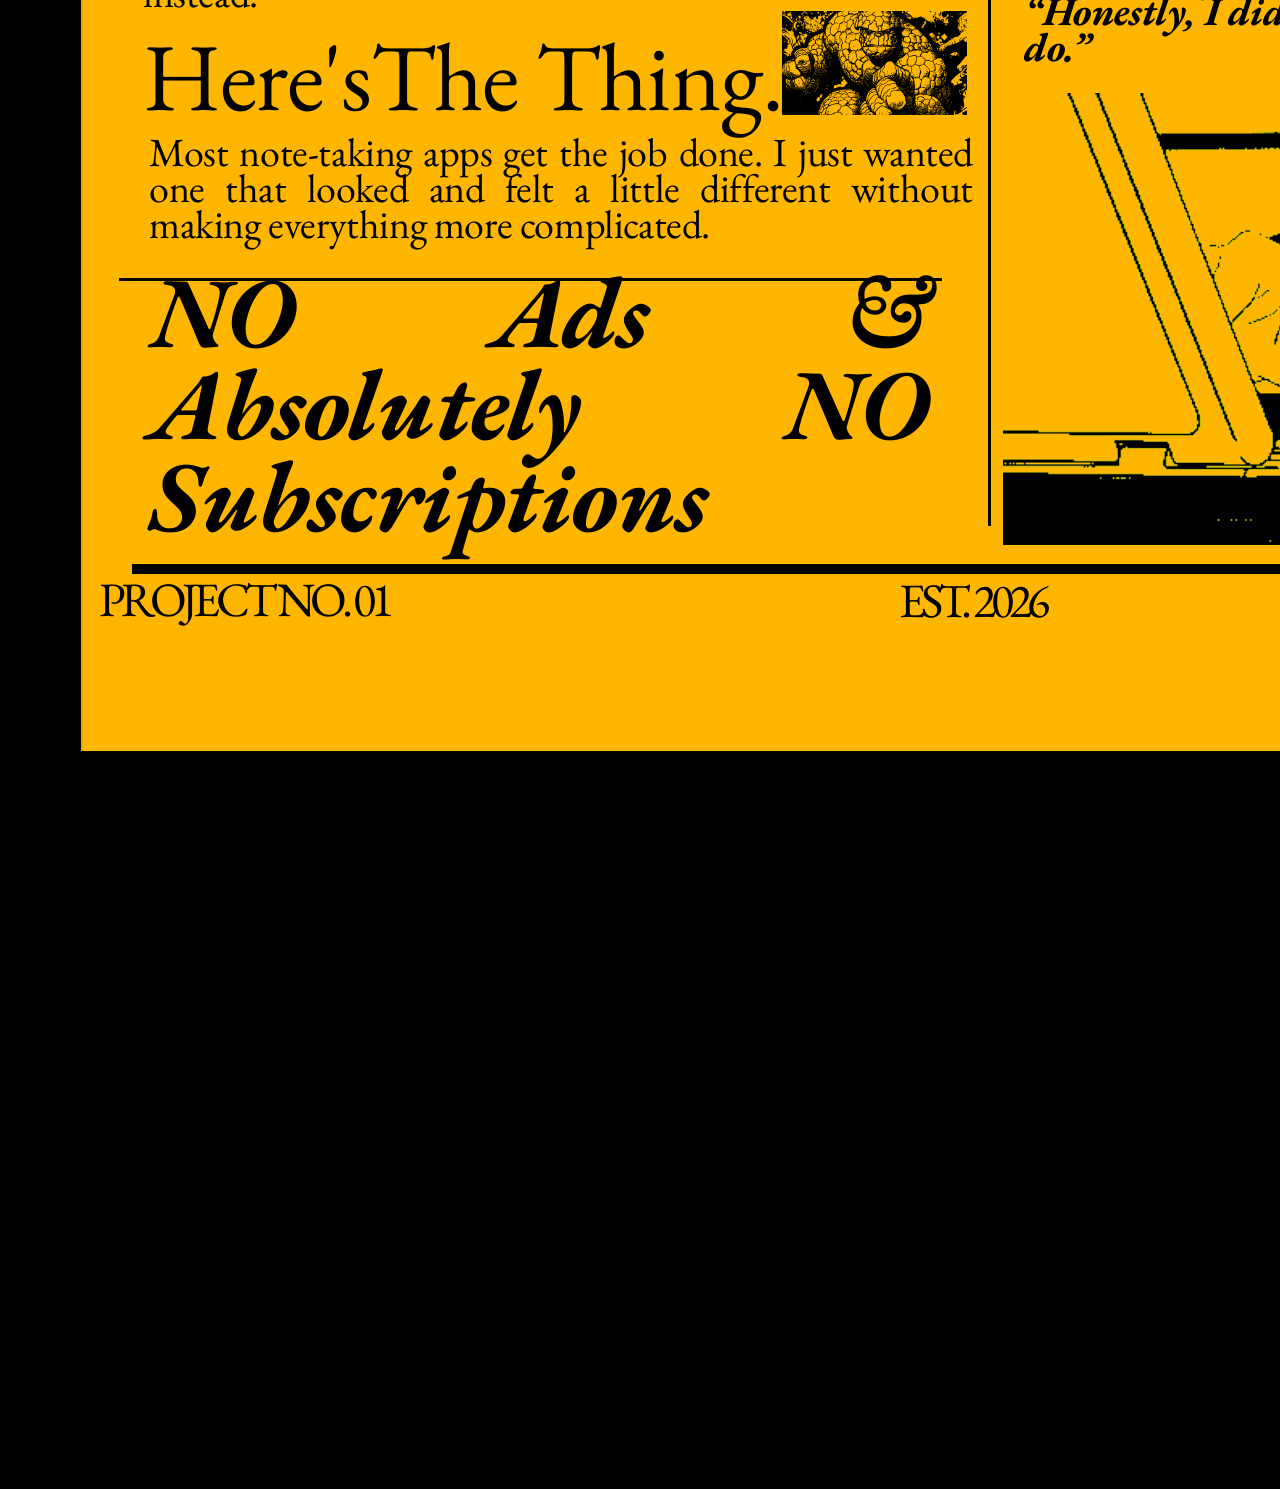
==== commit 6dd1836a: "Fix Akira font fallback stack and add scroll tolerance for 100% yellow newspaper reveal on Windows" ====
--- a/index.html
+++ b/index.html
@@ -24,7 +24,7 @@
   <link
     href="https://fonts.googleapis.com/css2?family=Homemade+Apple&family=Oranienbaum&family=EB+Garamond:ital,wght@0,400;0,700;1,400;1,700&display=swap"
     rel="stylesheet">
-  <link rel="stylesheet" href="landing.css?v=3">
+  <link rel="stylesheet" href="landing.css?v=4">
 </head>
 
 <body>
--- a/landing.css
+++ b/landing.css
@@ -30,7 +30,7 @@
 
   /* Fonts */
   --font-display: 'Oranienbaum', 'Georgia', serif;
-  --font-poster: 'Akira Expanded', 'Oranienbaum', 'EB Garamond', 'Arial Black', sans-serif;
+  --font-poster: 'Akira Expanded', 'AkiraExpanded-SuperBold', 'Akira', 'Impact', 'Arial Black', sans-serif;
   --font-serif: 'EB Garamond', 'Garamond', Georgia, serif;
   --font-apple-garamond: 'Apple Garamond', 'EB Garamond', 'Garamond', Georgia, serif;
   --font-apple-garamond-light: 'Apple Garamond Light', 'Apple Garamond', 'EB Garamond', 'Garamond', Georgia, serif;
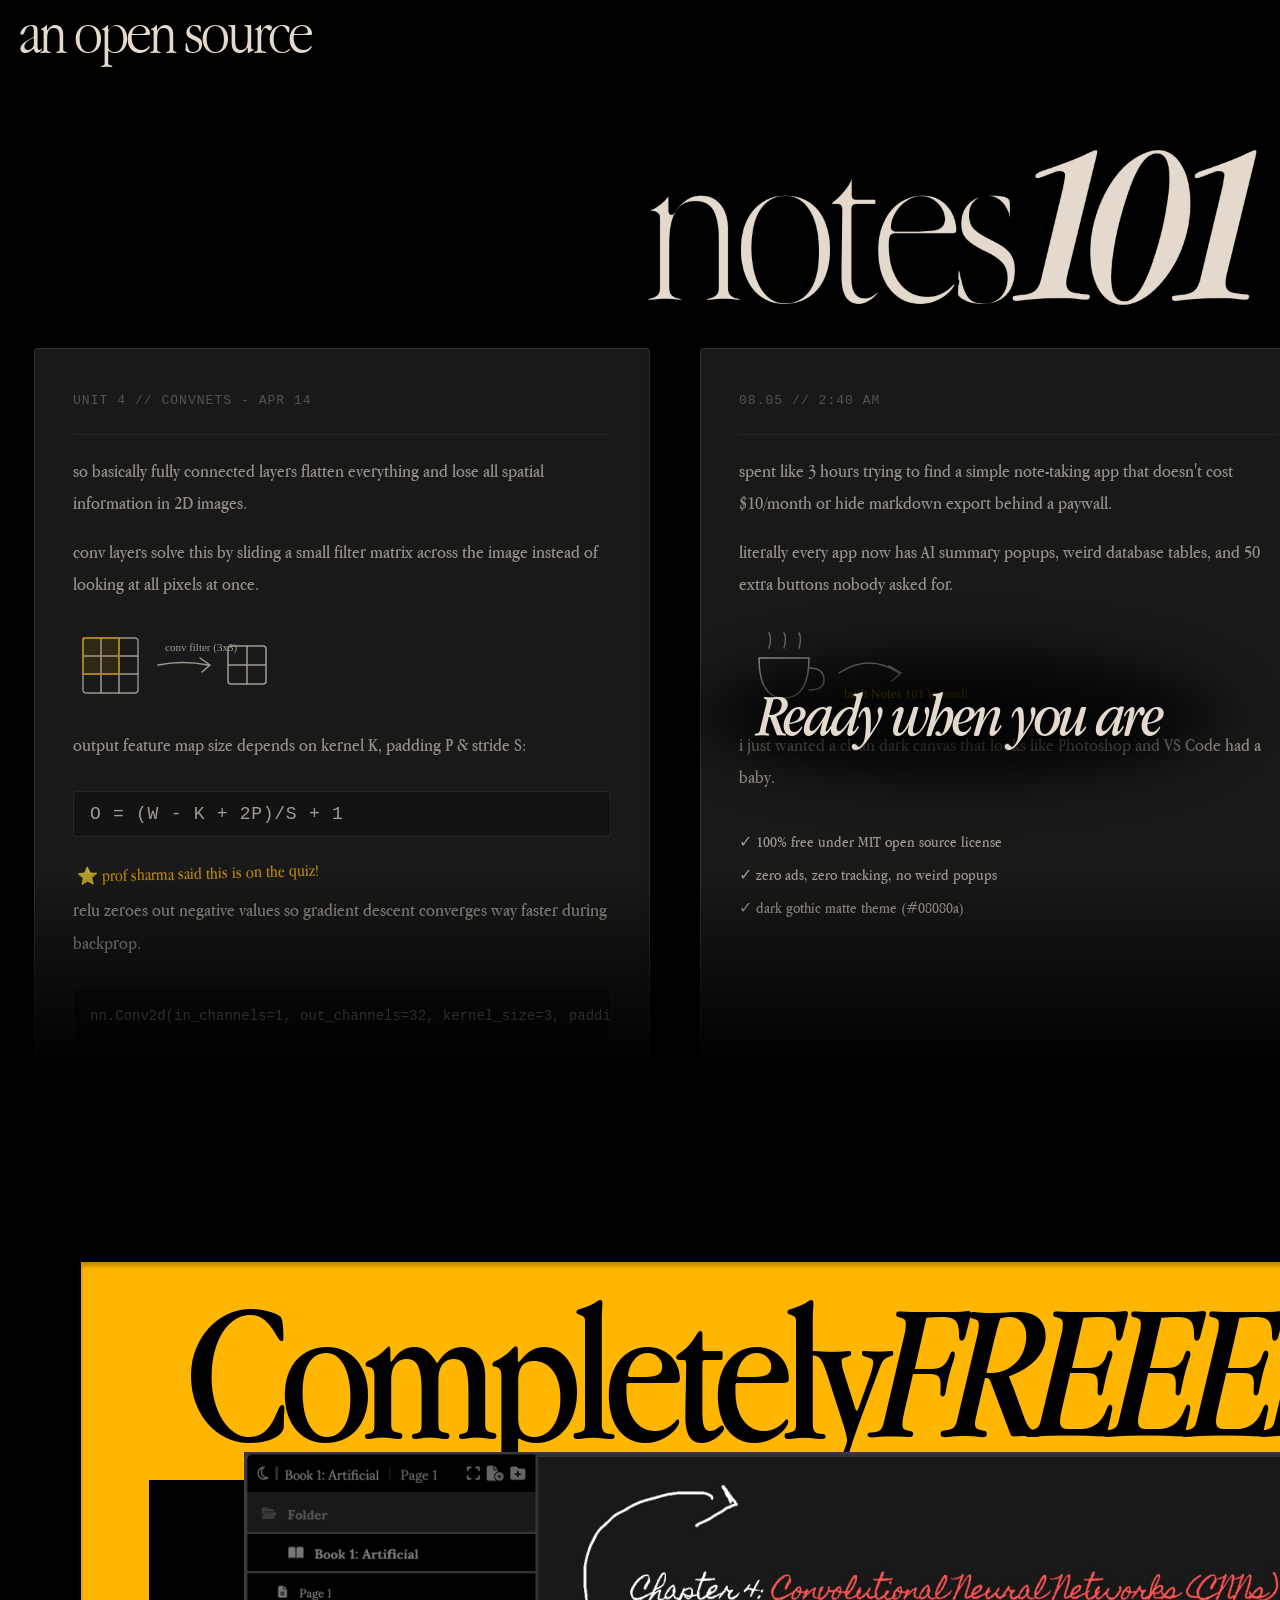
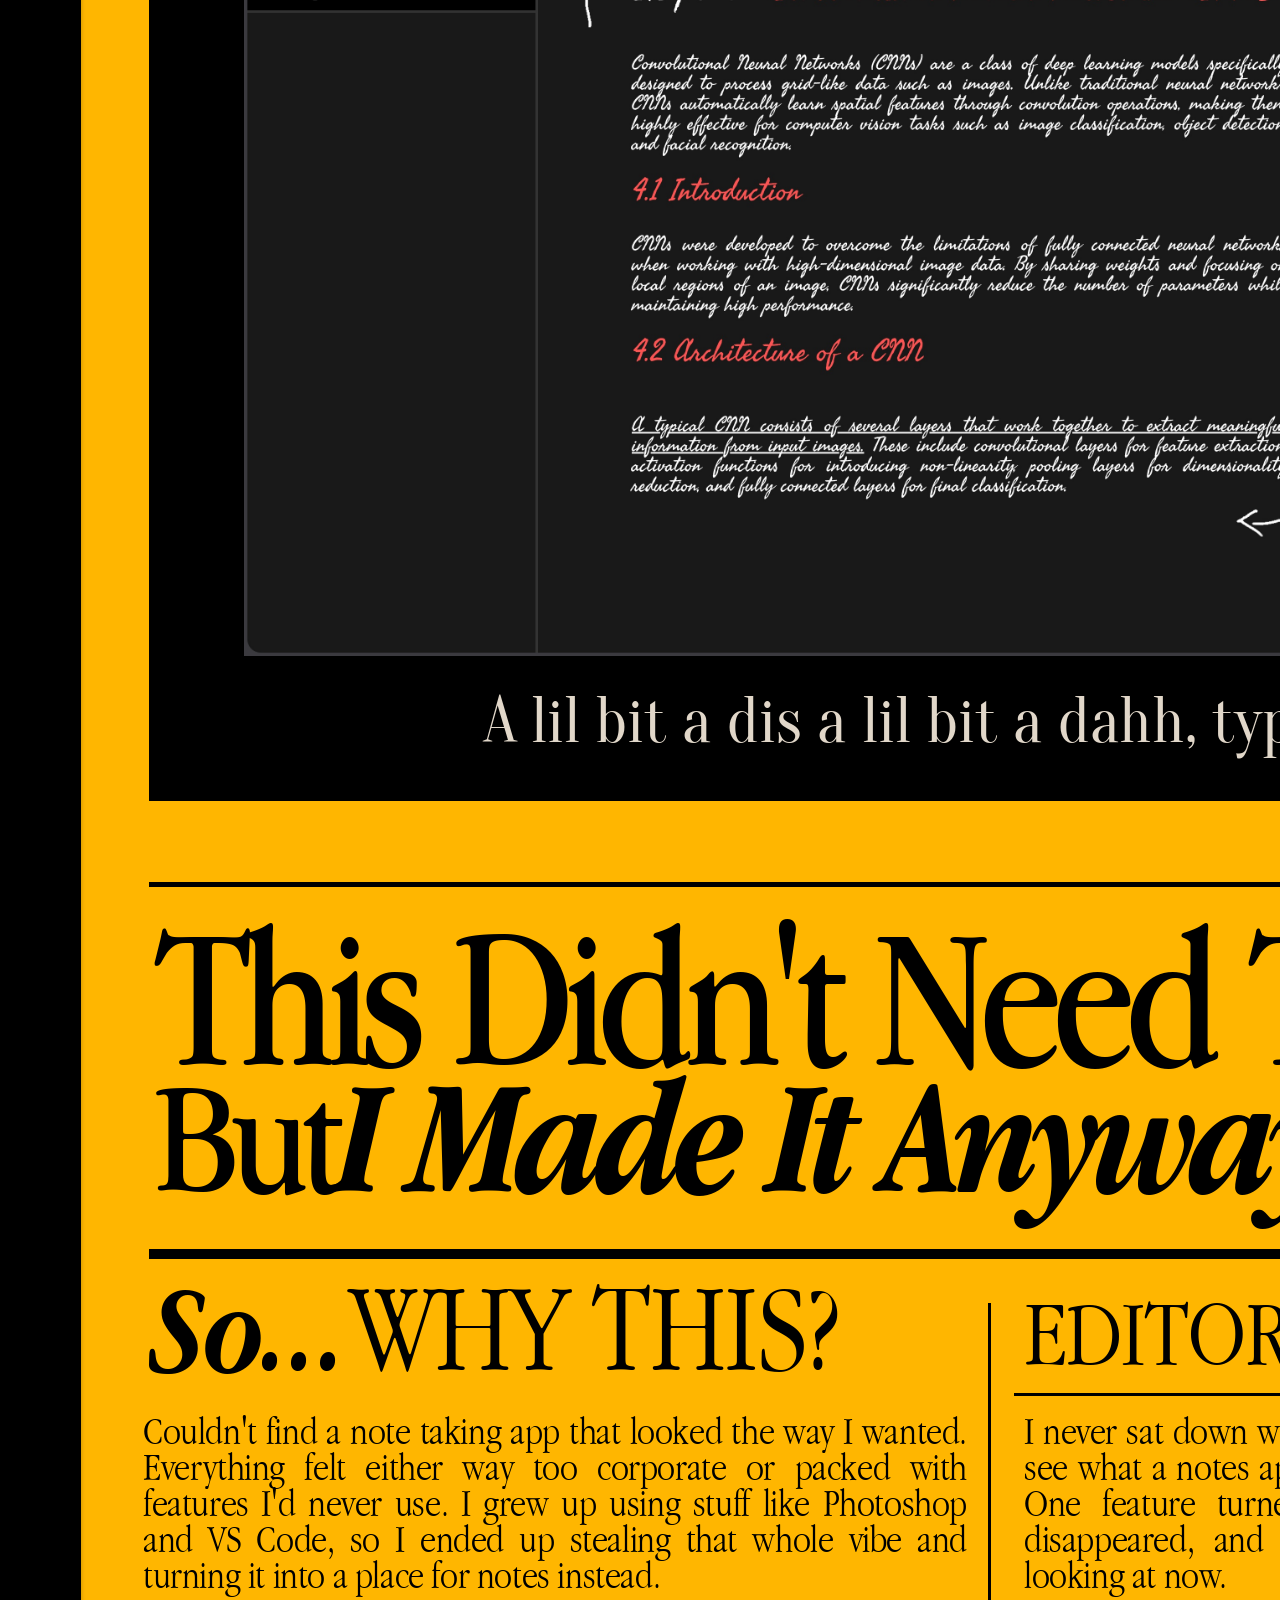
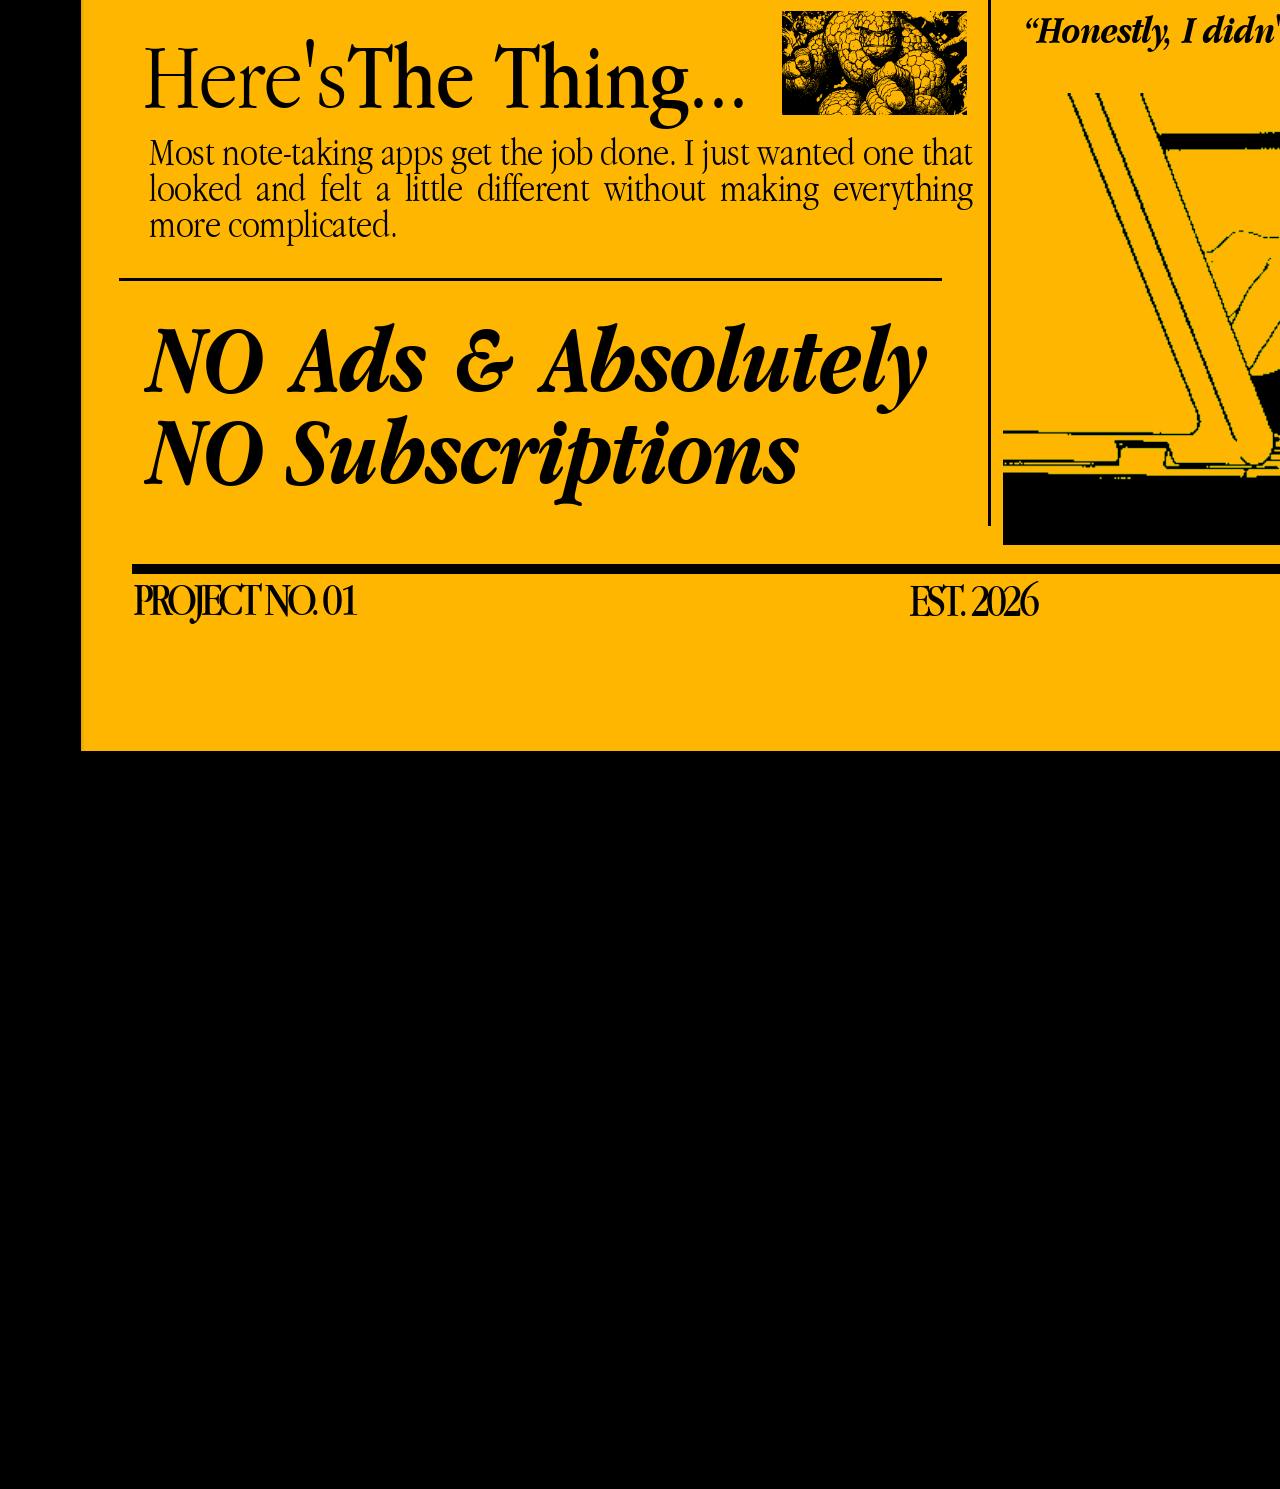
==== commit 90da48ad: "Bundle native Apple Garamond and Akira Expanded font files for 1-to-1 cross platform rendering" ====
--- a/index.html
+++ b/index.html
@@ -24,7 +24,7 @@
   <link
     href="https://fonts.googleapis.com/css2?family=Homemade+Apple&family=Oranienbaum&family=EB+Garamond:ital,wght@0,400;0,700;1,400;1,700&display=swap"
     rel="stylesheet">
-  <link rel="stylesheet" href="landing.css?v=4">
+  <link rel="stylesheet" href="landing.css?v=5">
 </head>
 
 <body>
--- a/landing.css
+++ b/landing.css
@@ -1,15 +1,64 @@
-/* Font-face local mappings: Mac uses local Apple Garamond natively; Windows uses Google EB Garamond fallback */
+/* Custom font web imports: Ensures 100% identical typography and layout on Mac, Windows, and Linux */
 @font-face {
   font-family: 'Apple Garamond';
-  src: local('Apple Garamond'), local('Apple Garamond Light'),
-    url('https://fonts.gstatic.com/s/ebgaramond/v27/1Pskypcx55h-m2Jkb20d5255-B39_d_AGg.ttf') format('truetype');
+  src: local('Apple Garamond'),
+    url('assets/fonts/AppleGaramond.ttf') format('truetype');
+  font-weight: 400;
+  font-style: normal;
+  font-display: swap;
+}
+
+@font-face {
+  font-family: 'Apple Garamond';
+  src: local('Apple Garamond Bold'),
+    url('assets/fonts/AppleGaramond-Bold.ttf') format('truetype');
+  font-weight: 700;
+  font-style: normal;
+  font-display: swap;
+}
+
+@font-face {
+  font-family: 'Apple Garamond';
+  src: local('Apple Garamond Italic'),
+    url('assets/fonts/AppleGaramond-Italic.ttf') format('truetype');
+  font-weight: 400;
+  font-style: italic;
+  font-display: swap;
+}
+
+@font-face {
+  font-family: 'Apple Garamond';
+  src: local('Apple Garamond Bold Italic'),
+    url('assets/fonts/AppleGaramond-BoldItalic.ttf') format('truetype');
+  font-weight: 700;
+  font-style: italic;
   font-display: swap;
 }
 
 @font-face {
   font-family: 'Apple Garamond Light';
-  src: local('Apple Garamond Light'), local('Apple Garamond'),
-    url('https://fonts.gstatic.com/s/ebgaramond/v27/1Pskypcx55h-m2Jkb20d5255-B39_d_AGg.ttf') format('truetype');
+  src: local('Apple Garamond Light'),
+    url('assets/fonts/AppleGaramond-Light.ttf') format('truetype');
+  font-weight: 400;
+  font-style: normal;
+  font-display: swap;
+}
+
+@font-face {
+  font-family: 'Apple Garamond Light';
+  src: local('Apple Garamond Light Italic'),
+    url('assets/fonts/AppleGaramond-LightItalic.ttf') format('truetype');
+  font-weight: 400;
+  font-style: italic;
+  font-display: swap;
+}
+
+@font-face {
+  font-family: 'Akira Expanded';
+  src: local('Akira Expanded'), local('Akira Expanded Demo'),
+    url('assets/fonts/Akira%20Expanded%20Demo.otf') format('opentype');
+  font-weight: 800;
+  font-style: normal;
   font-display: swap;
 }
 
@@ -30,10 +79,10 @@
 
   /* Fonts */
   --font-display: 'Oranienbaum', 'Georgia', serif;
-  --font-poster: 'Akira Expanded', 'AkiraExpanded-SuperBold', 'Akira', 'Impact', 'Arial Black', sans-serif;
-  --font-serif: 'EB Garamond', 'Garamond', Georgia, serif;
-  --font-apple-garamond: 'Apple Garamond', 'EB Garamond', 'Garamond', Georgia, serif;
-  --font-apple-garamond-light: 'Apple Garamond Light', 'Apple Garamond', 'EB Garamond', 'Garamond', Georgia, serif;
+  --font-poster: 'Akira Expanded', 'Akira Expanded Demo', 'Impact', sans-serif;
+  --font-serif: 'Apple Garamond', 'EB Garamond', serif;
+  --font-apple-garamond: 'Apple Garamond', serif;
+  --font-apple-garamond-light: 'Apple Garamond Light', 'Apple Garamond', serif;
   --font-handwriting: 'Homemade Apple', 'Apple Garamond', cursive;
 }
 
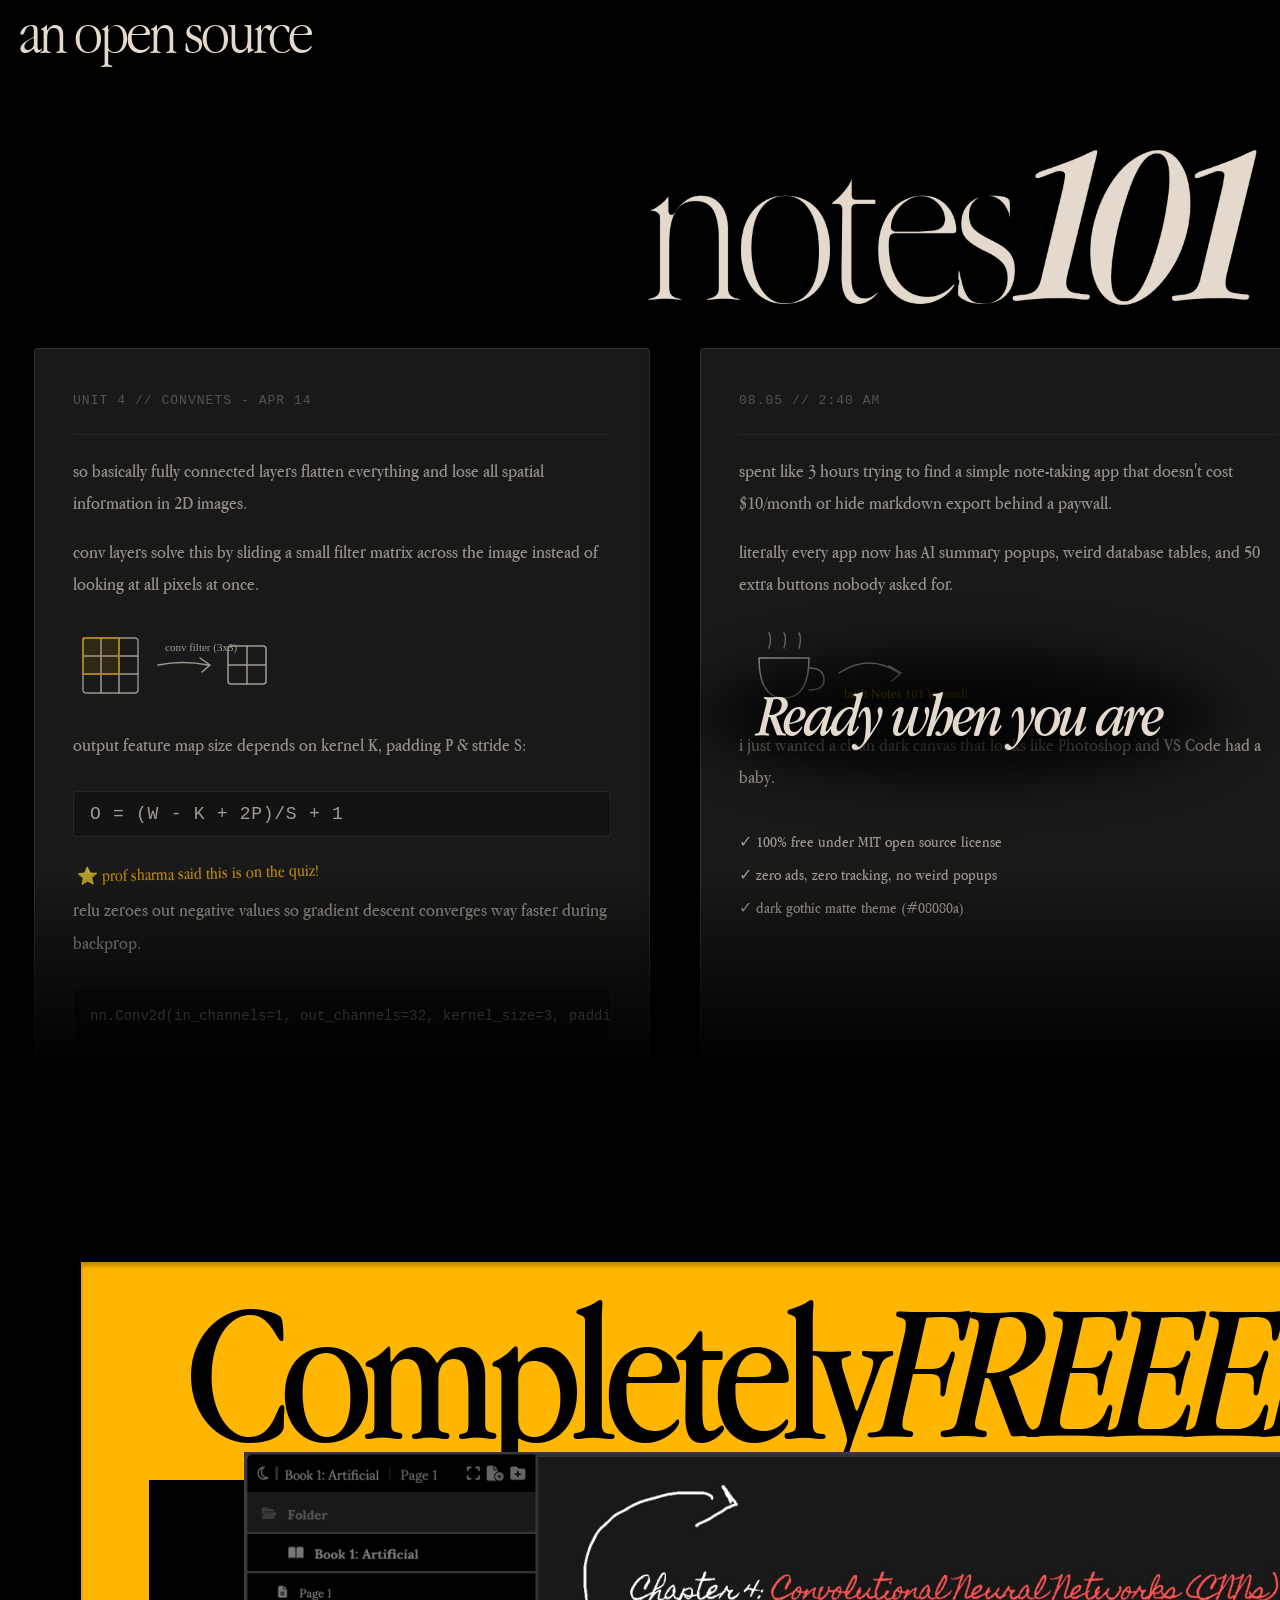
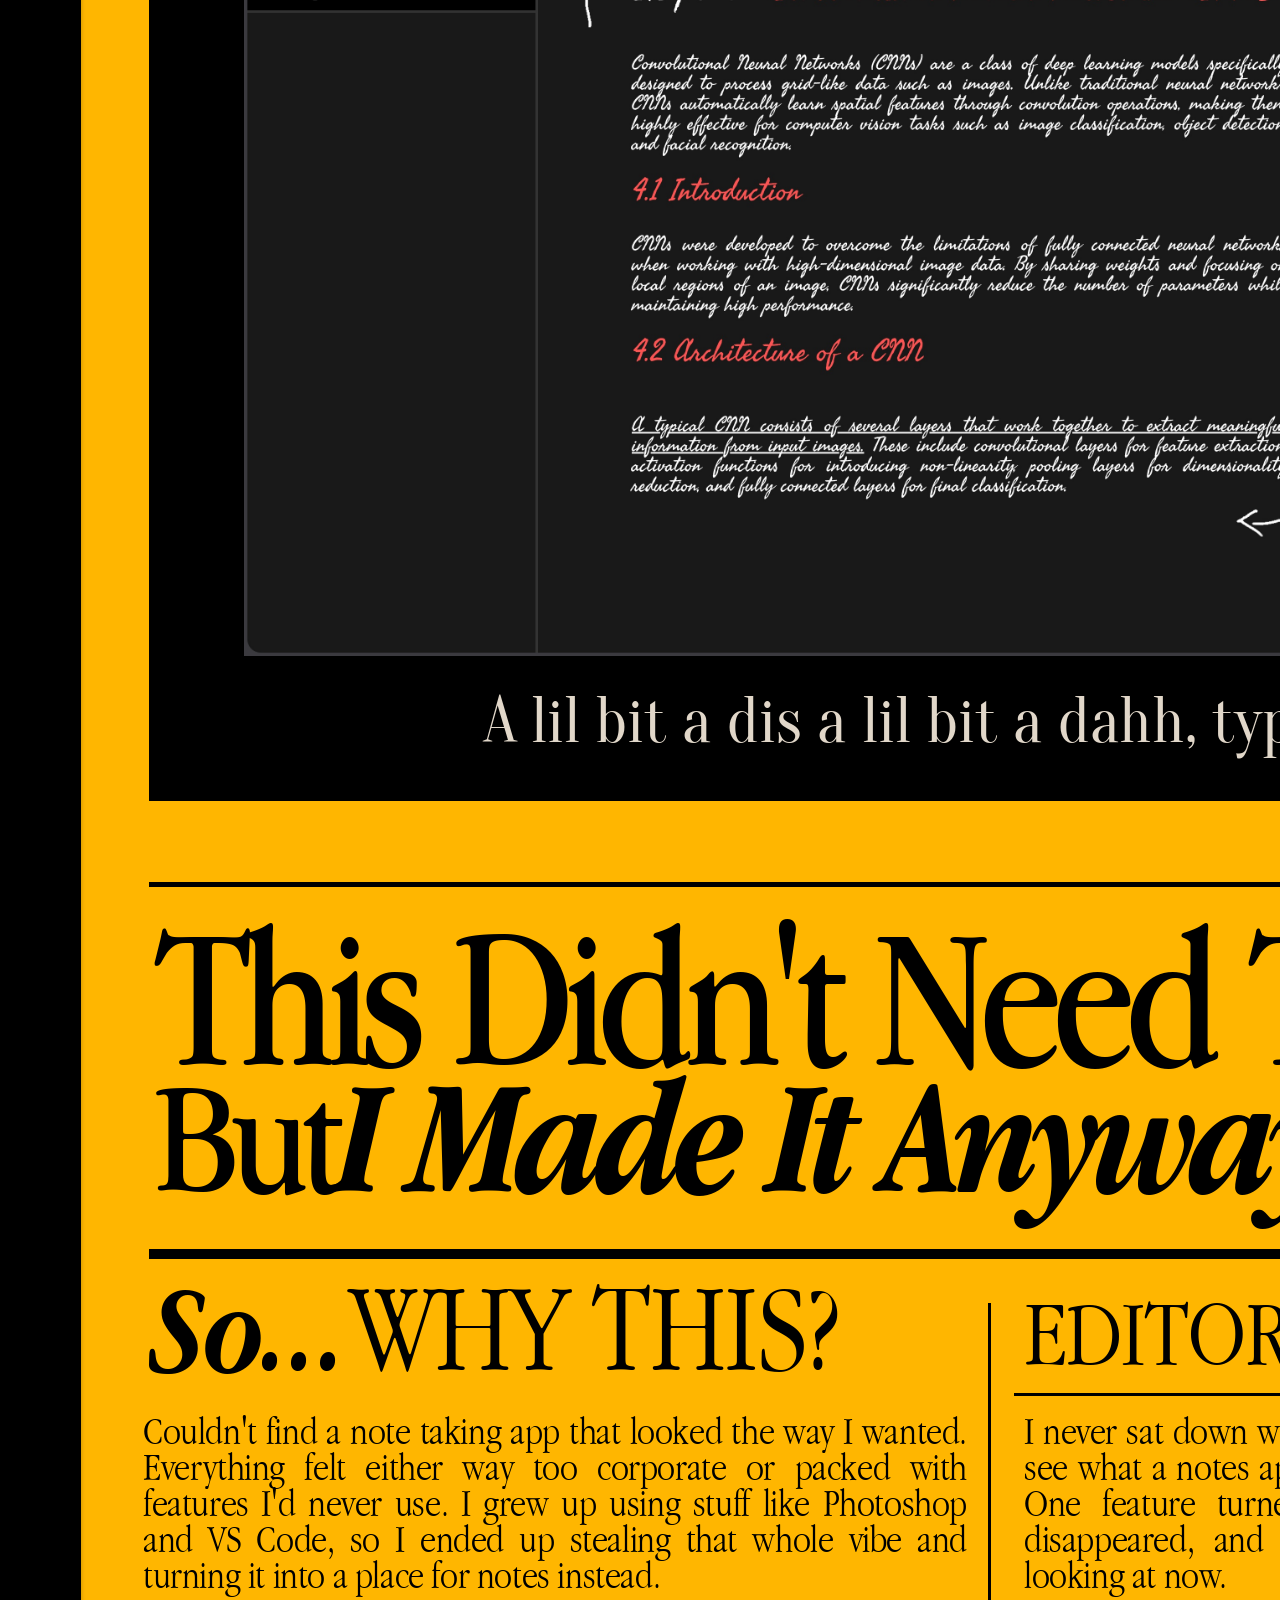
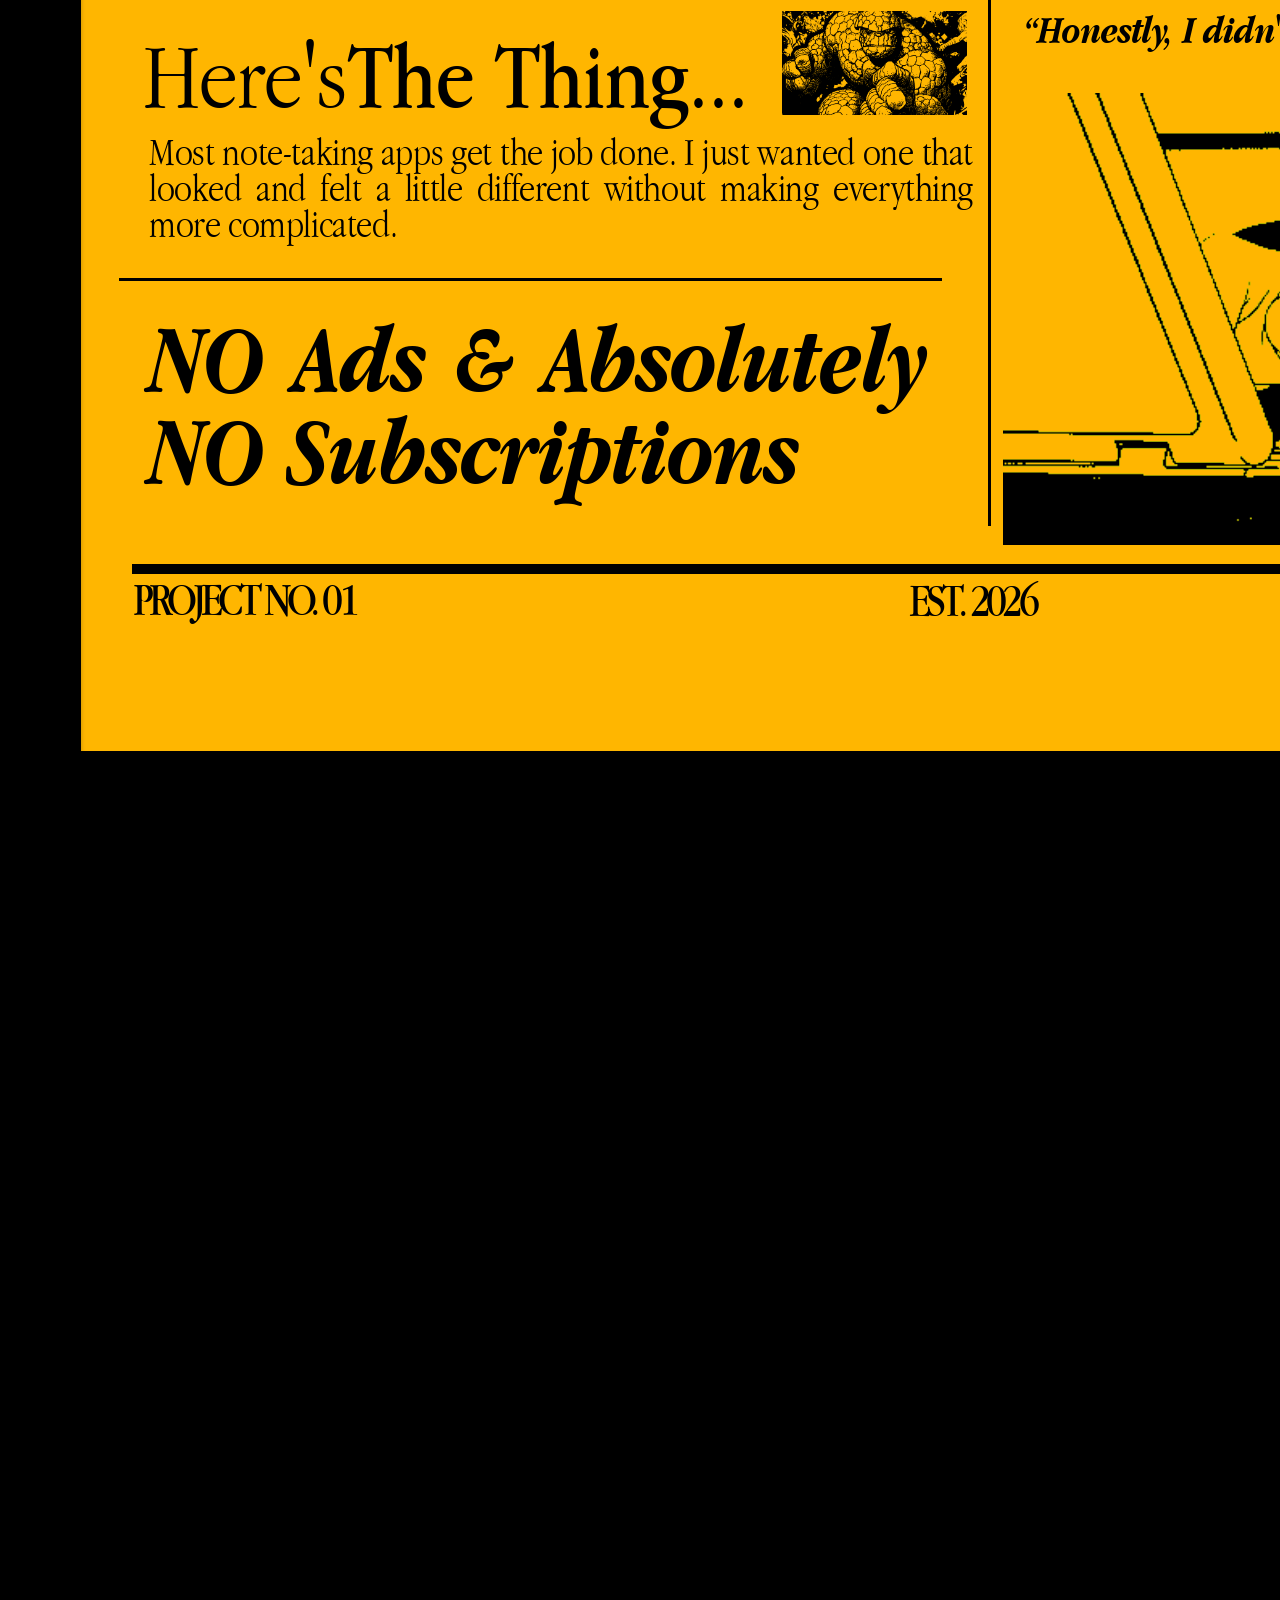
==== commit 1987f5e1: "Increase scale wrapper scroll margin to 100vh for full yellow curtain lift on Windows displays" ====
--- a/index.html
+++ b/index.html
@@ -24,7 +24,7 @@
   <link
     href="https://fonts.googleapis.com/css2?family=Homemade+Apple&family=Oranienbaum&family=EB+Garamond:ital,wght@0,400;0,700;1,400;1,700&display=swap"
     rel="stylesheet">
-  <link rel="stylesheet" href="landing.css?v=5">
+  <link rel="stylesheet" href="landing.css?v=6">
 </head>
 
 <body>
--- a/landing.css
+++ b/landing.css
@@ -136,8 +136,8 @@
   overflow: visible;
   background: transparent;
   /* transparent so contact footer shows through */
-  margin-bottom: 82vh;
-  /* scroll stops with newspaper bottom near top of screen */
+  margin-bottom: 100vh;
+  /* scroll stops with newspaper bottom fully above viewport */
 }
 
 .page-canvas {
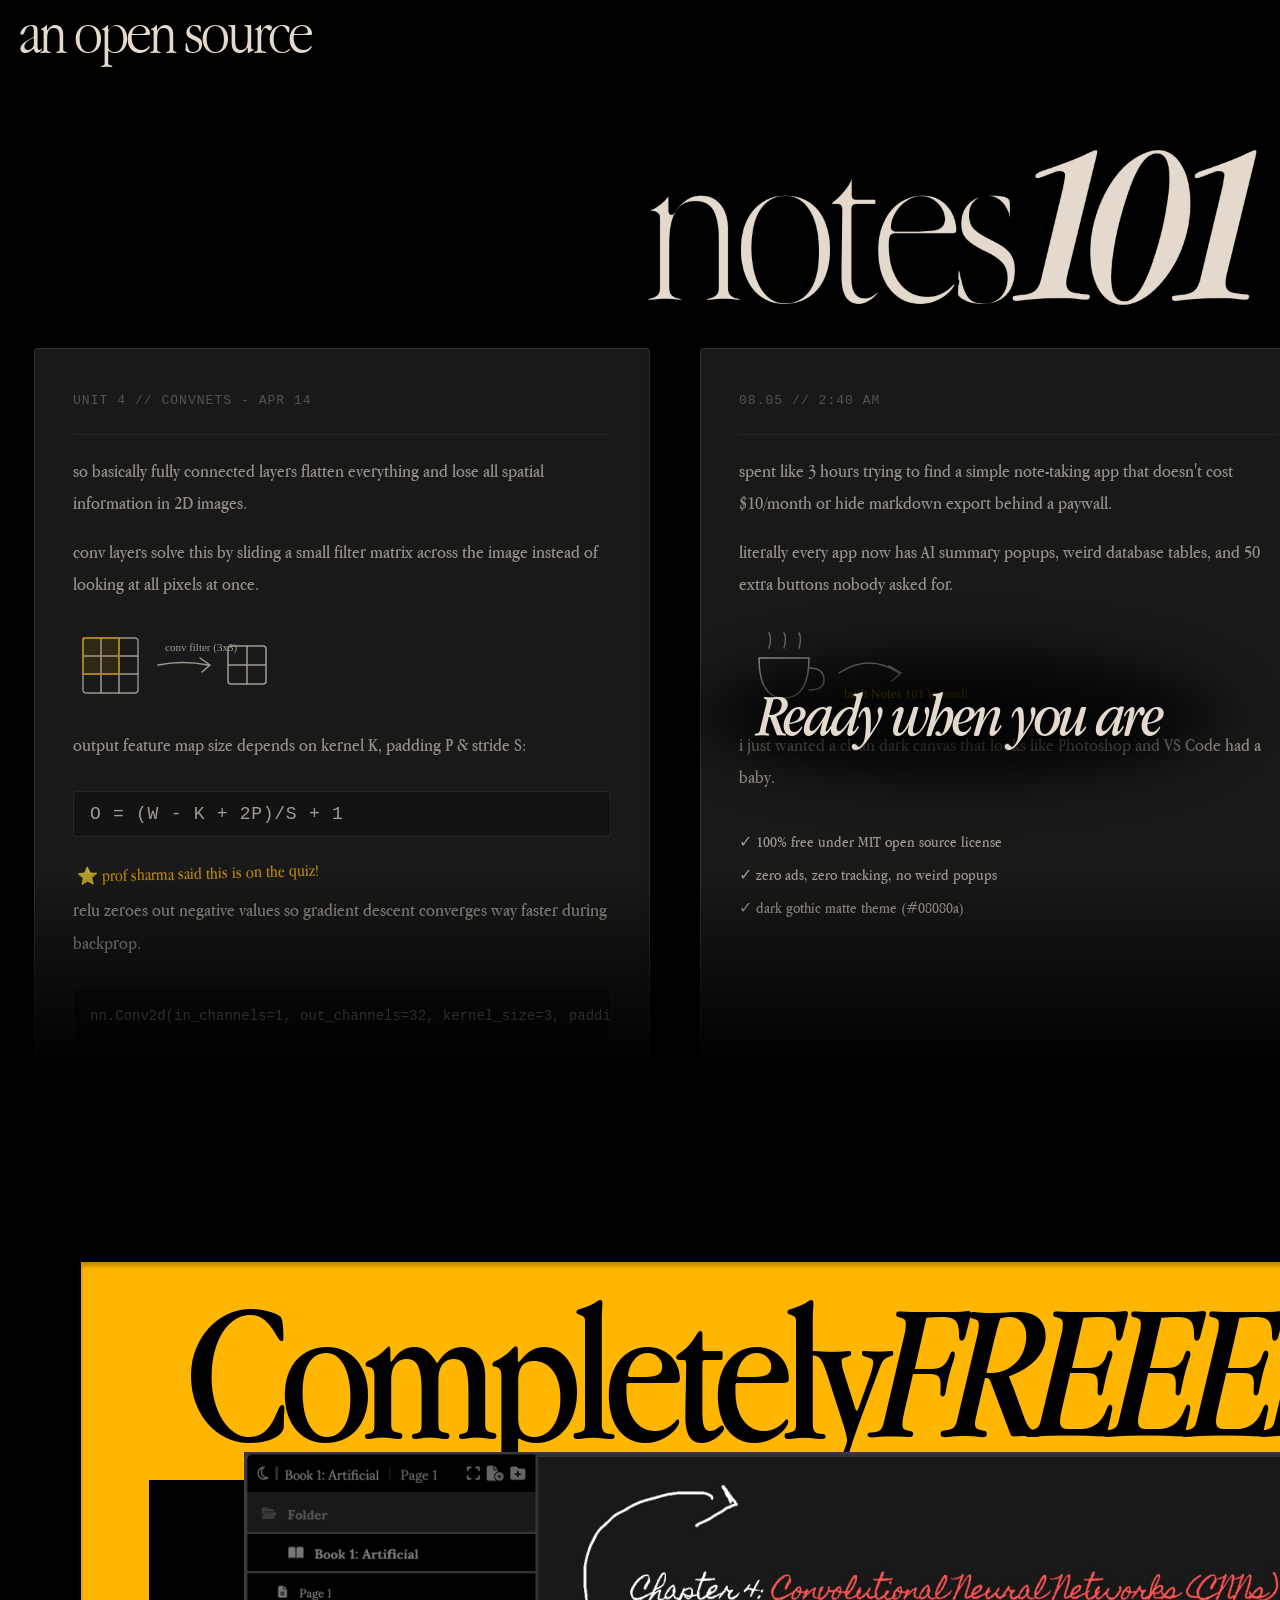
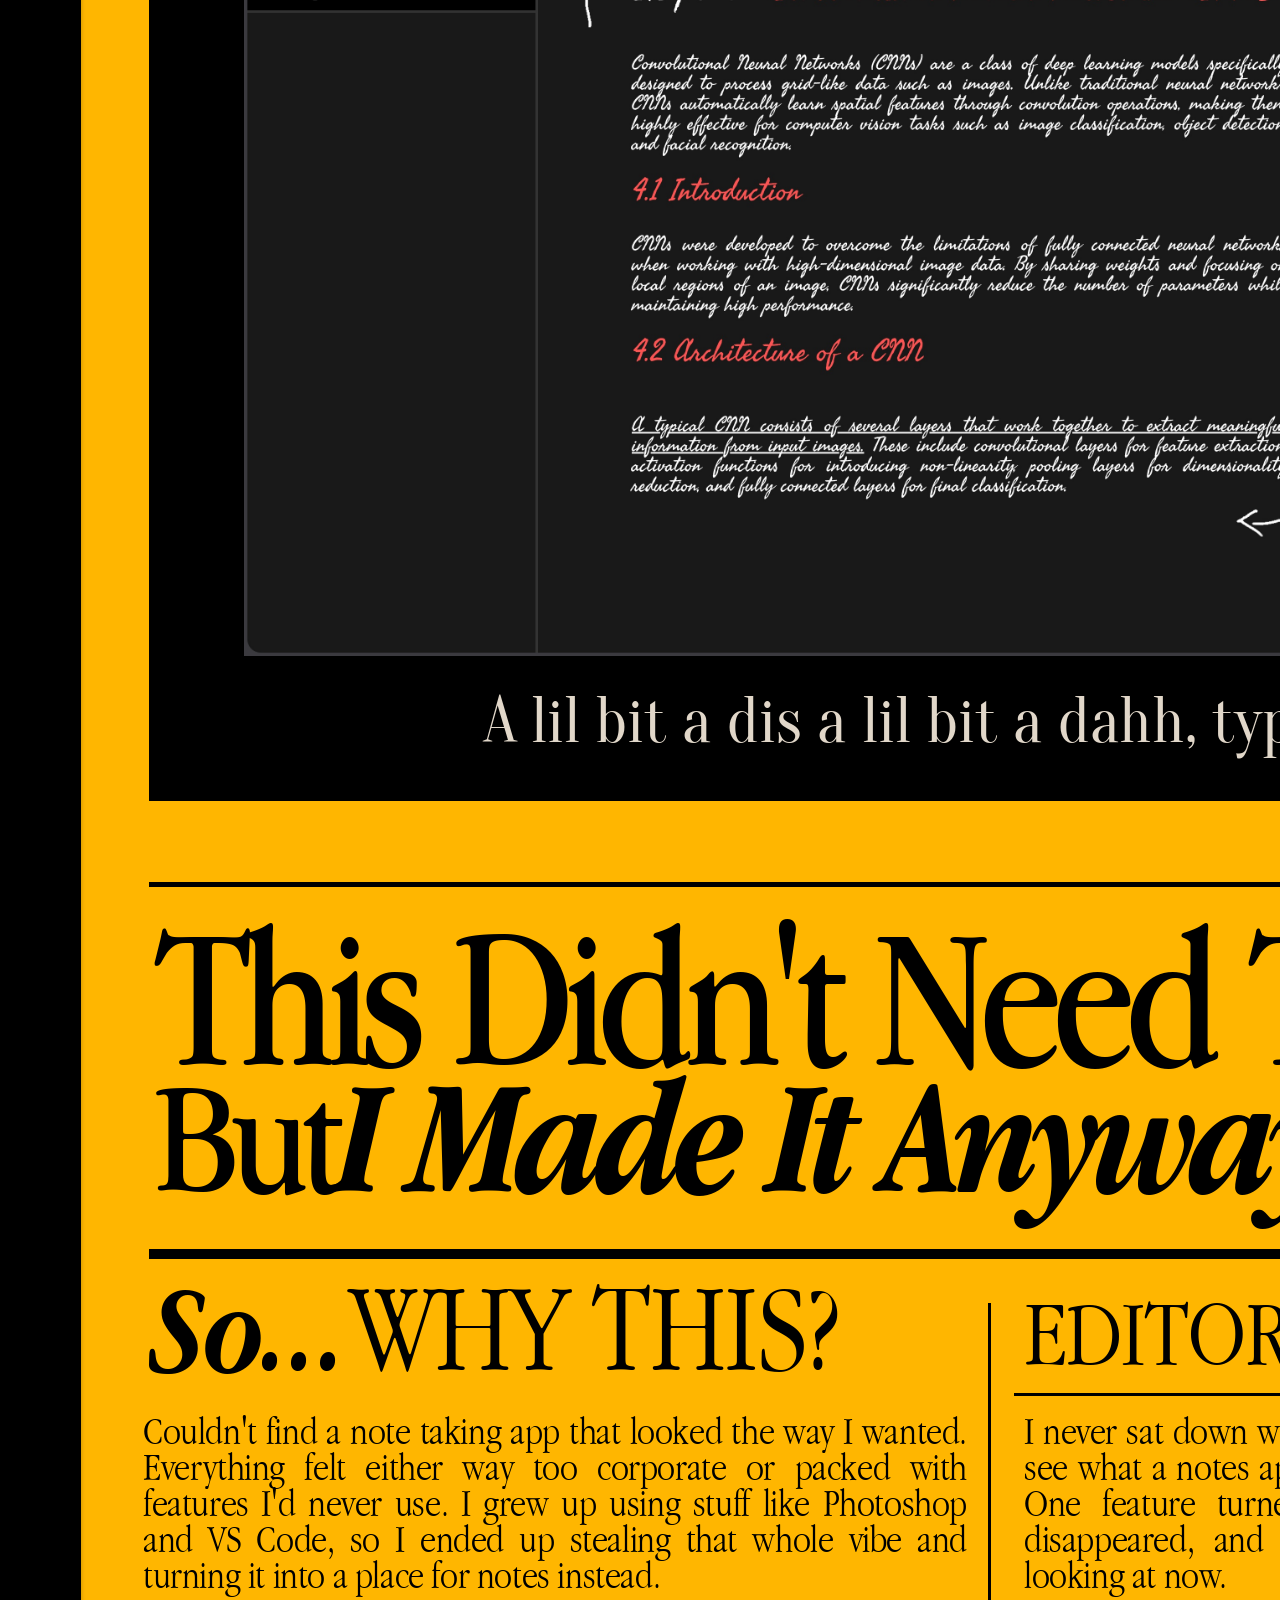
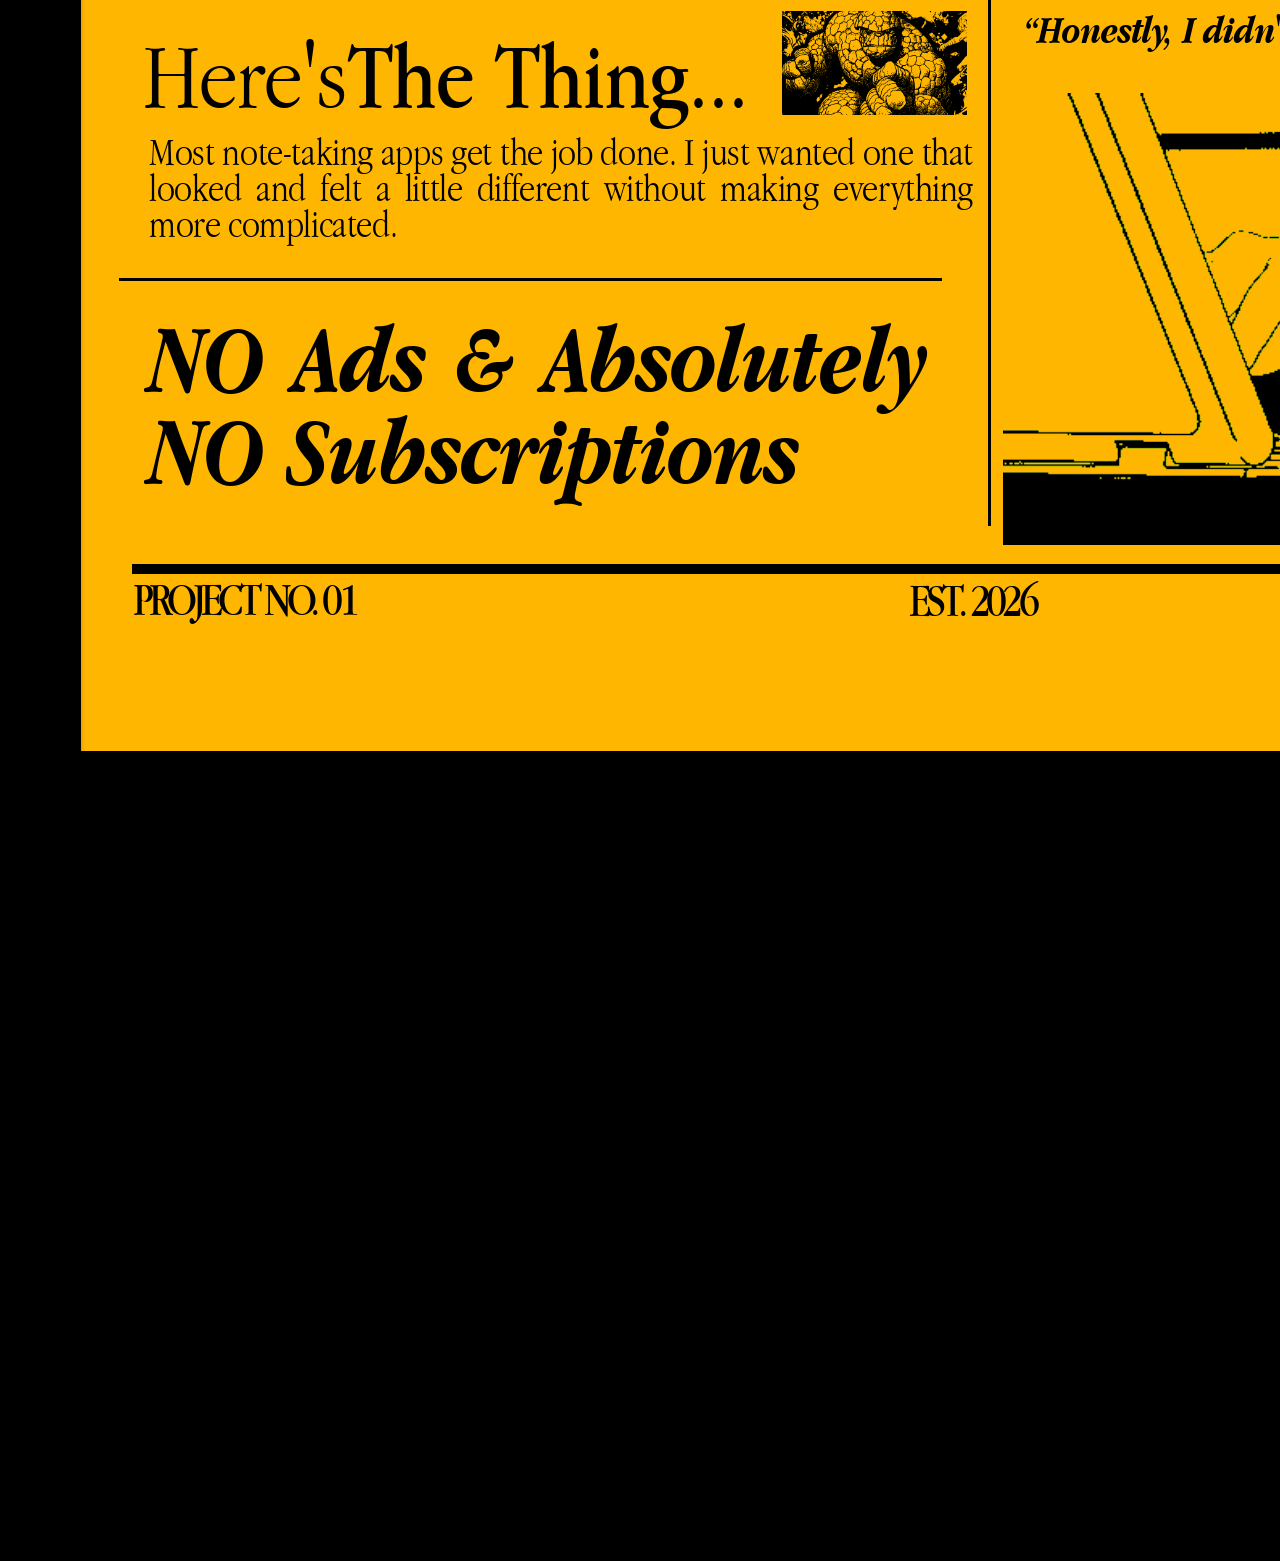
==== commit 5e56aa6d: "Set page scale wrapper margin-bottom to 90vh so yellow curtain stops with margin above CONTACT text" ====
--- a/index.html
+++ b/index.html
@@ -24,7 +24,7 @@
   <link
     href="https://fonts.googleapis.com/css2?family=Homemade+Apple&family=Oranienbaum&family=EB+Garamond:ital,wght@0,400;0,700;1,400;1,700&display=swap"
     rel="stylesheet">
-  <link rel="stylesheet" href="landing.css?v=6">
+  <link rel="stylesheet" href="landing.css?v=7">
 </head>
 
 <body>
--- a/landing.css
+++ b/landing.css
@@ -136,8 +136,8 @@
   overflow: visible;
   background: transparent;
   /* transparent so contact footer shows through */
-  margin-bottom: 100vh;
-  /* scroll stops with newspaper bottom fully above viewport */
+  margin-bottom: 90vh;
+  /* scroll stops with newspaper bottom just above CONTACT heading */
 }
 
 .page-canvas {
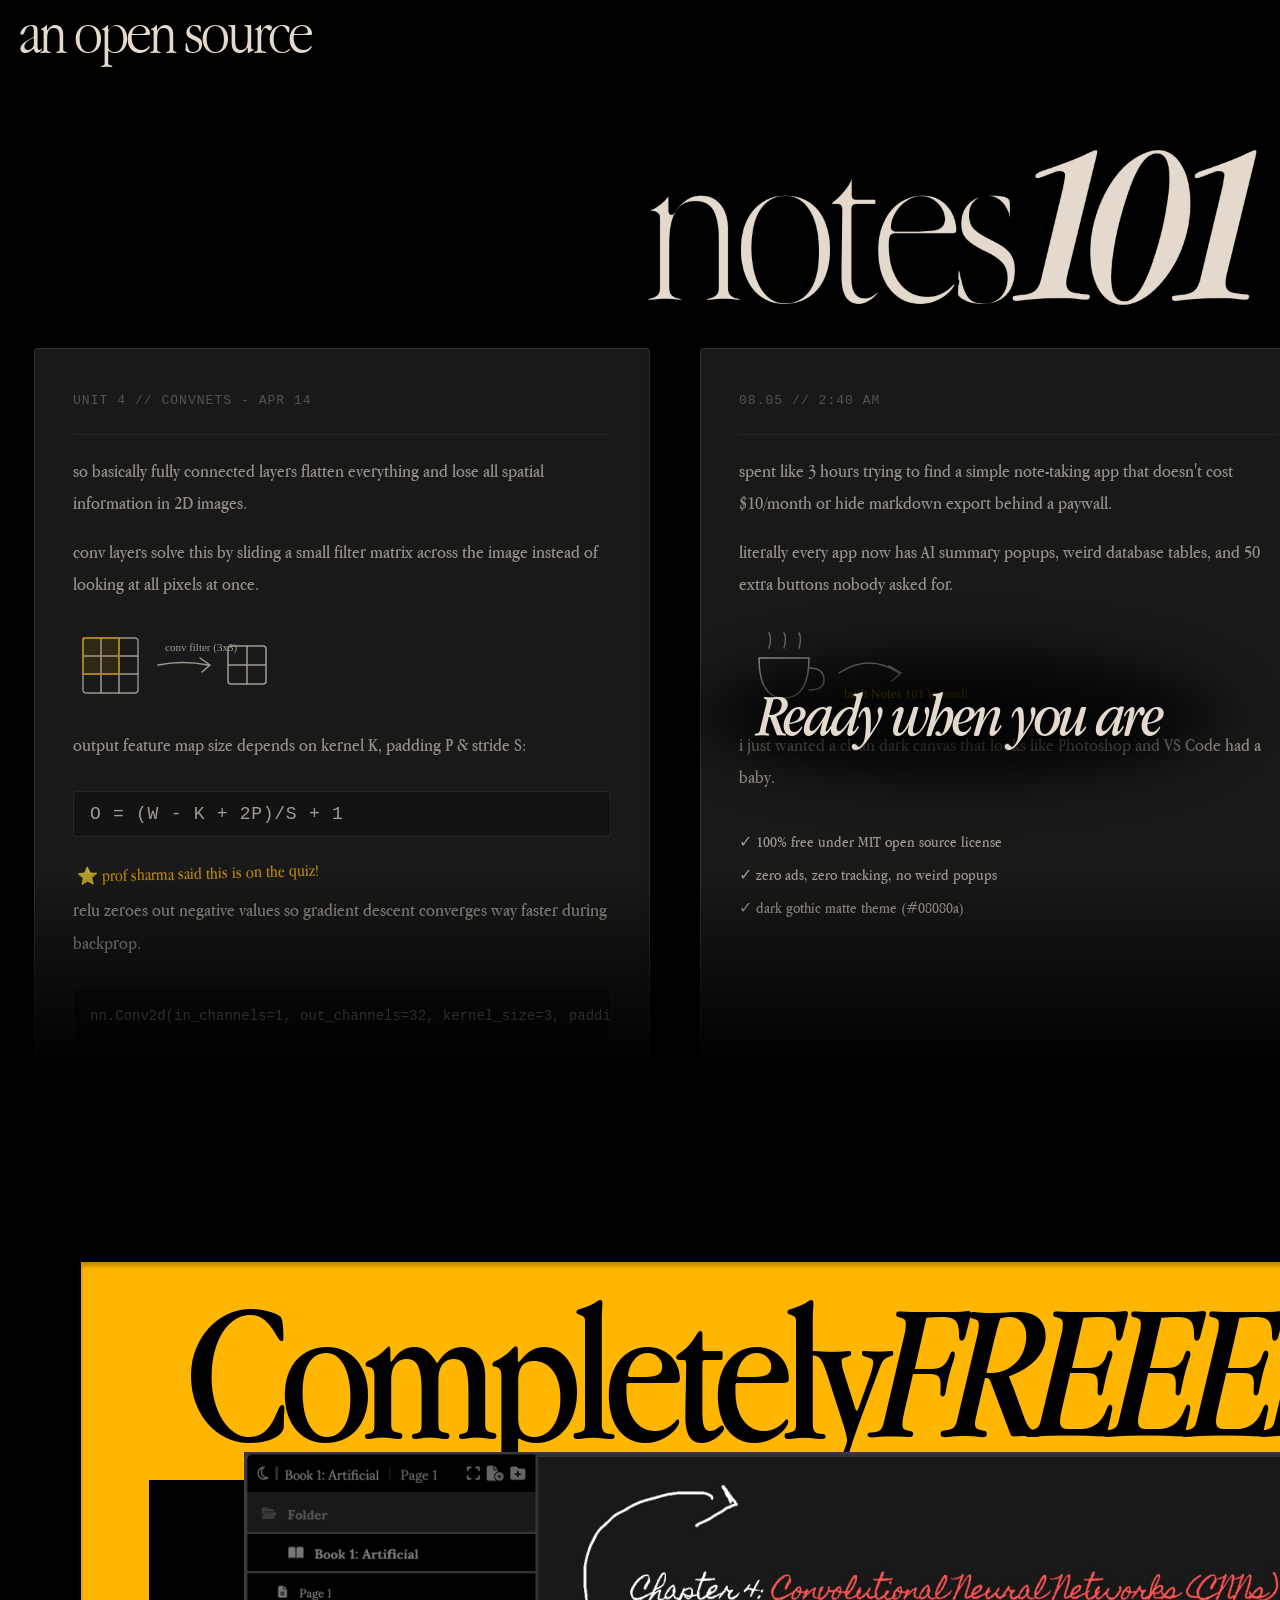
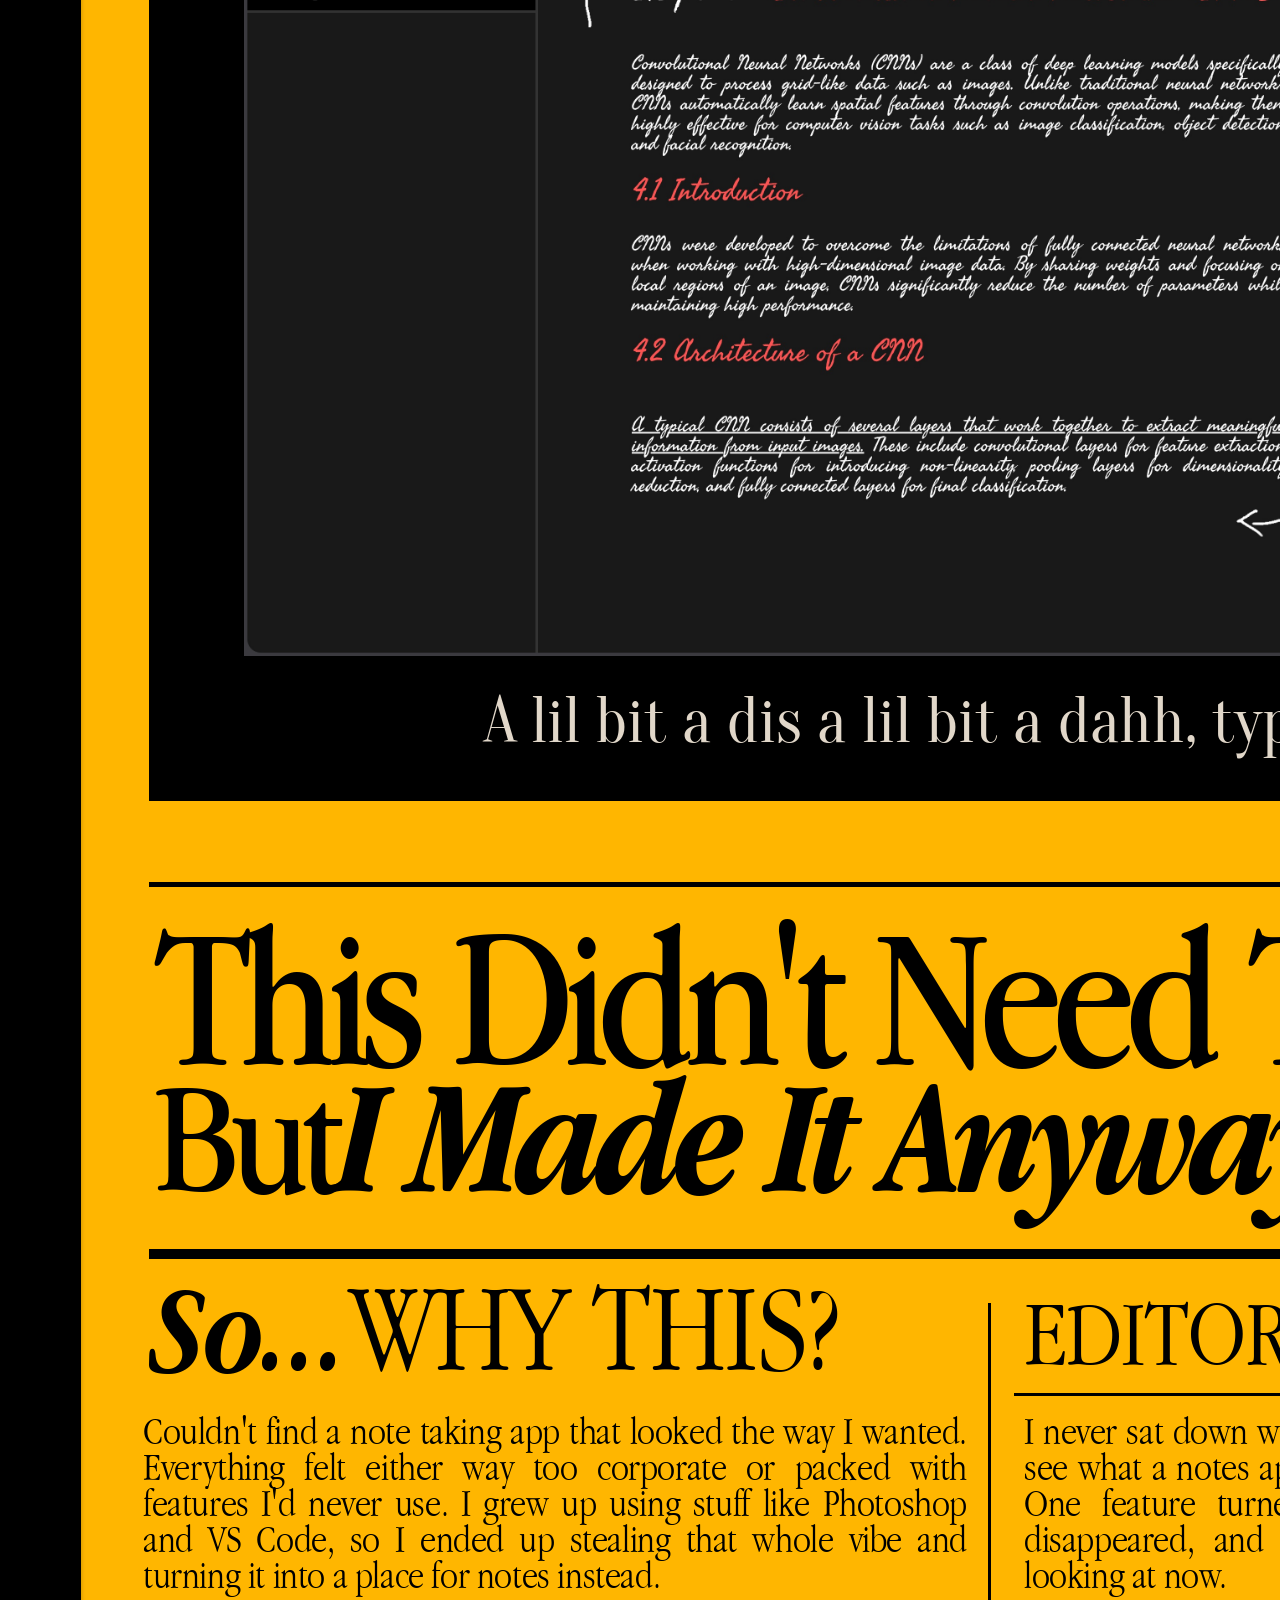
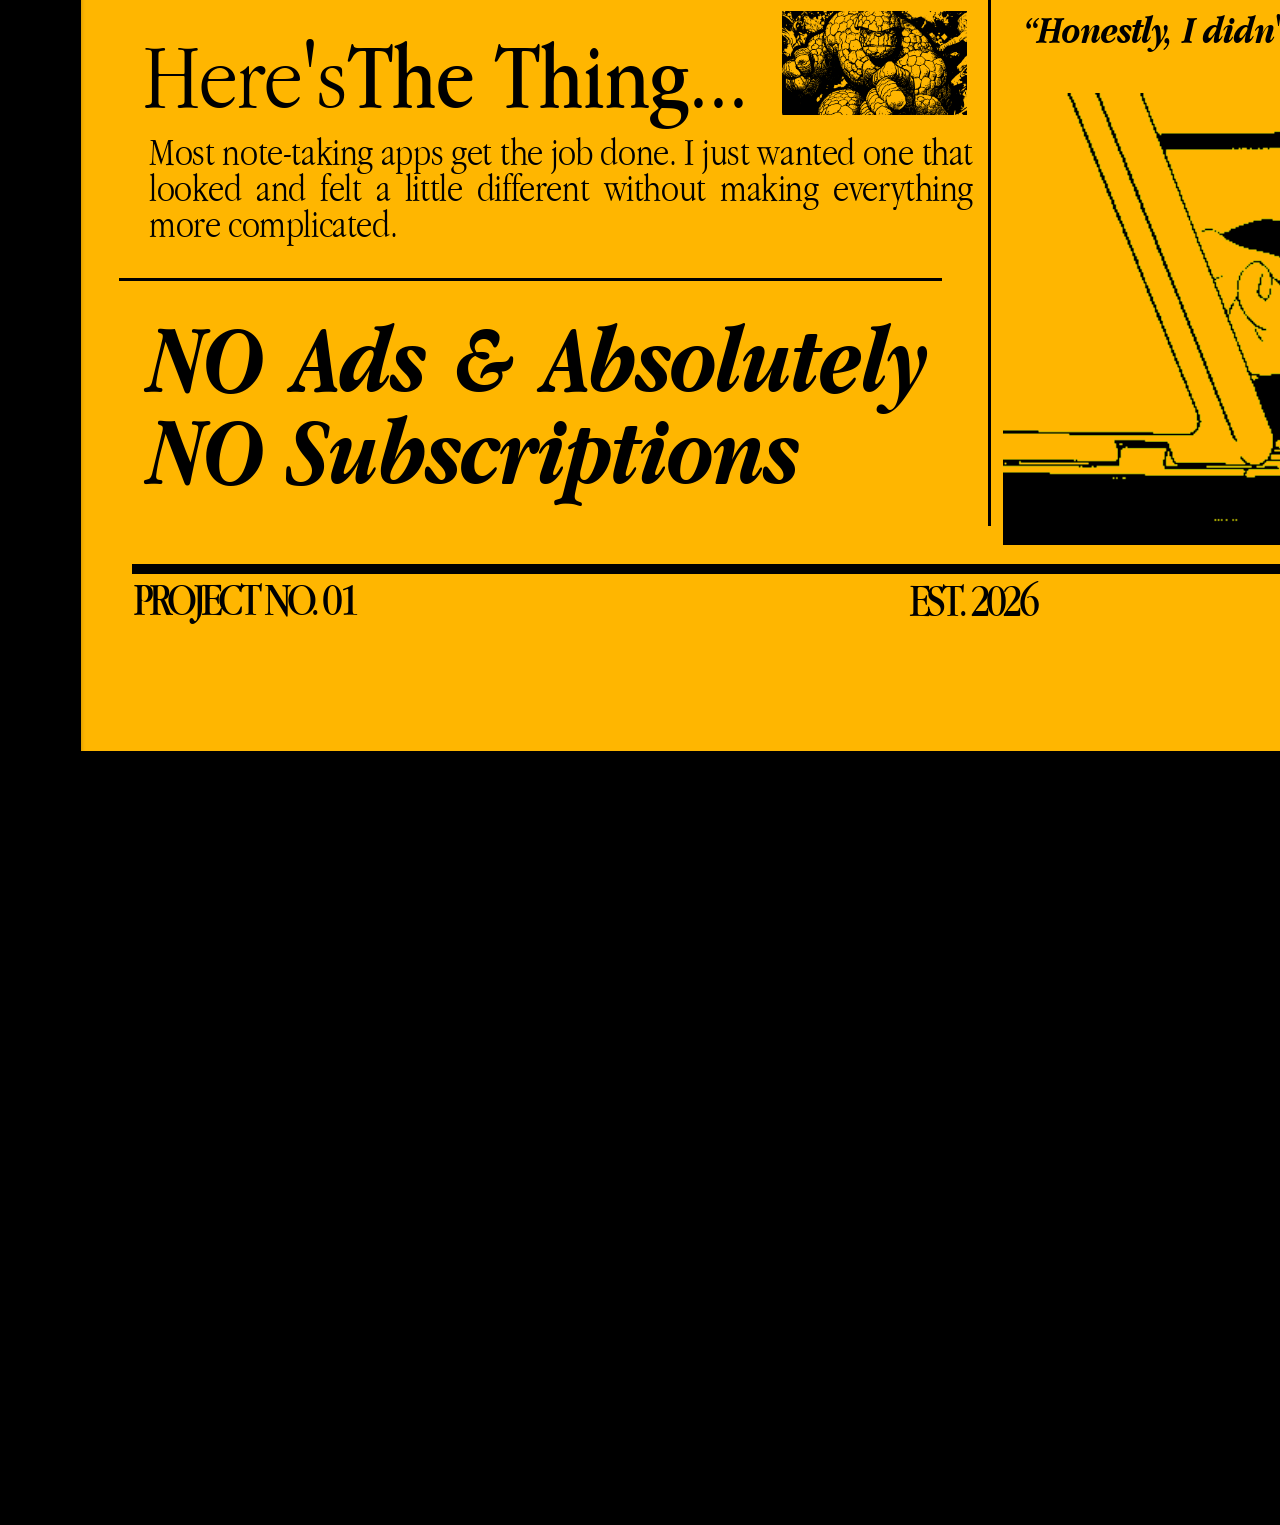
==== commit bb705091: "Update margin-bottom to 86vh for precise curtain stop above CONTACT heading" ====
--- a/index.html
+++ b/index.html
@@ -24,7 +24,7 @@
   <link
     href="https://fonts.googleapis.com/css2?family=Homemade+Apple&family=Oranienbaum&family=EB+Garamond:ital,wght@0,400;0,700;1,400;1,700&display=swap"
     rel="stylesheet">
-  <link rel="stylesheet" href="landing.css?v=7">
+  <link rel="stylesheet" href="landing.css?v=8">
 </head>
 
 <body>
--- a/landing.css
+++ b/landing.css
@@ -136,8 +136,8 @@
   overflow: visible;
   background: transparent;
   /* transparent so contact footer shows through */
-  margin-bottom: 90vh;
-  /* scroll stops with newspaper bottom just above CONTACT heading */
+  margin-bottom: 86vh;
+  /* scroll stops with newspaper bottom right above CONTACT heading */
 }
 
 .page-canvas {
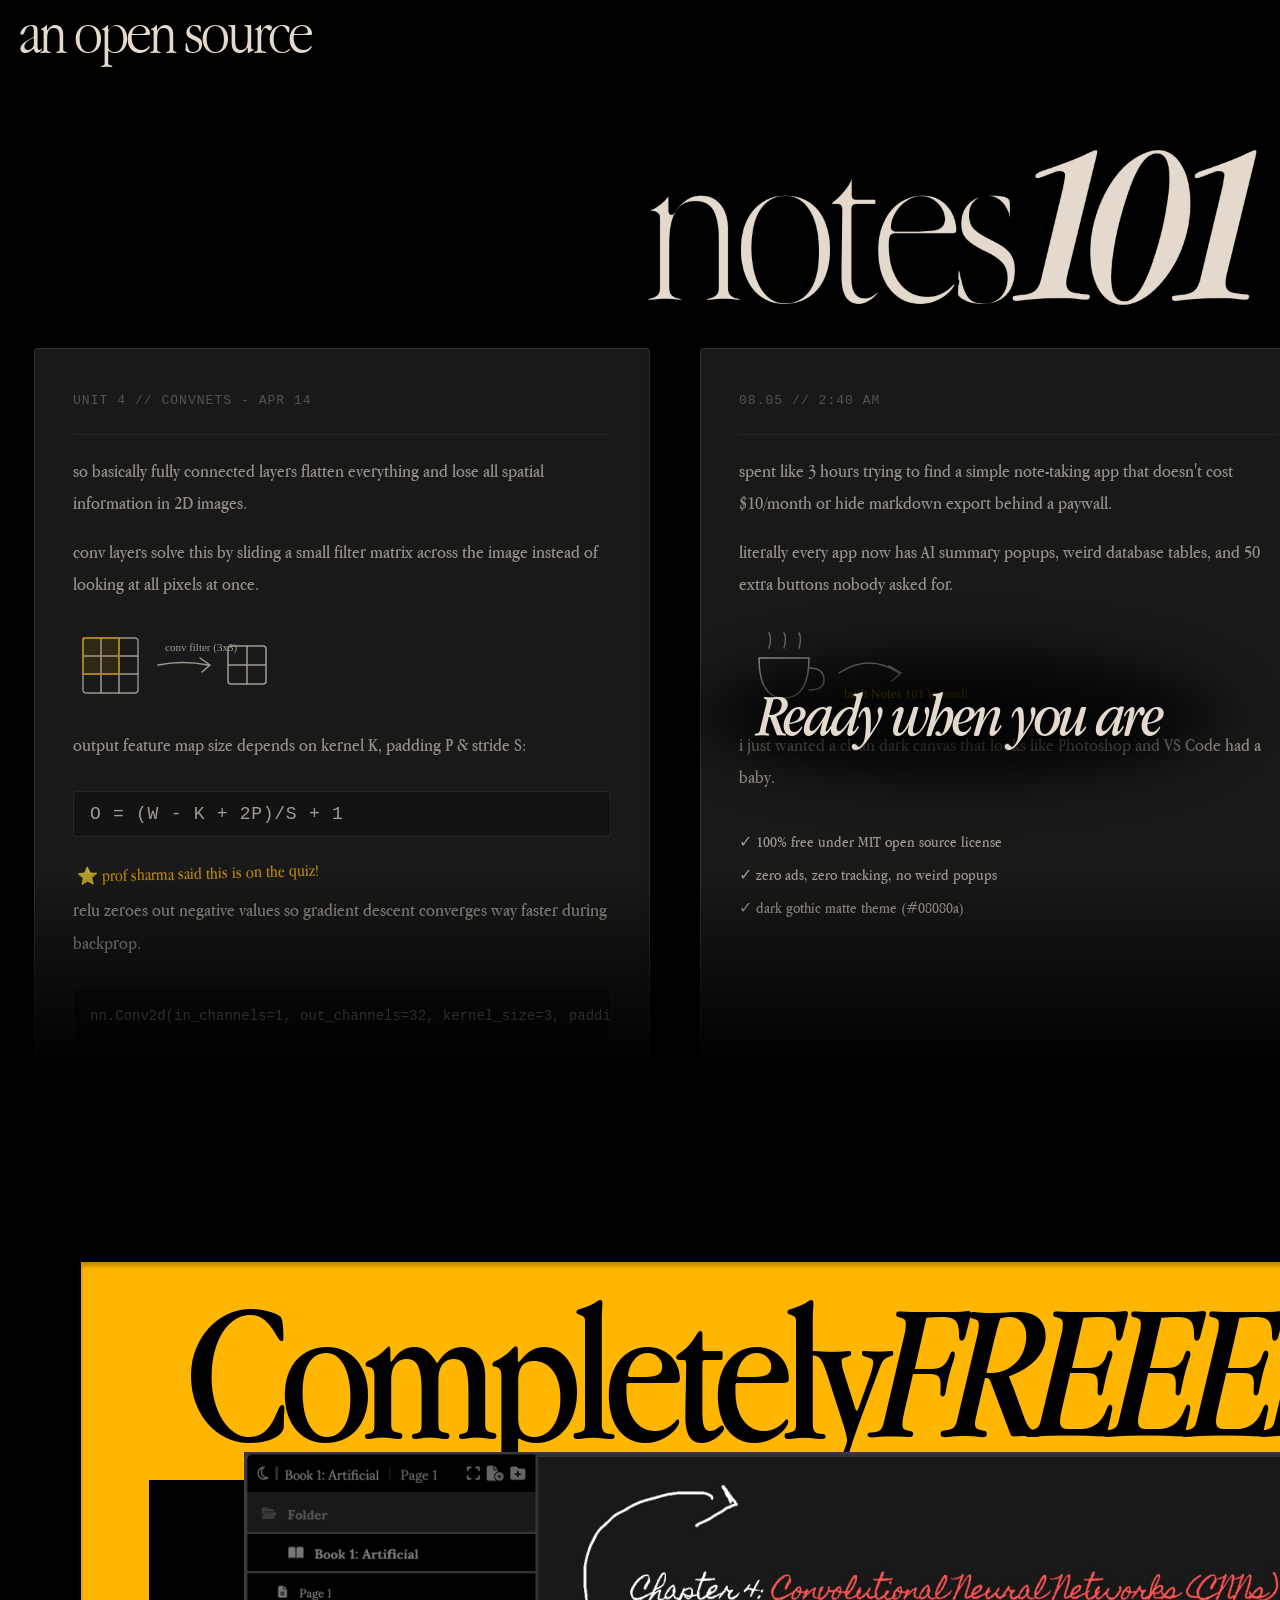
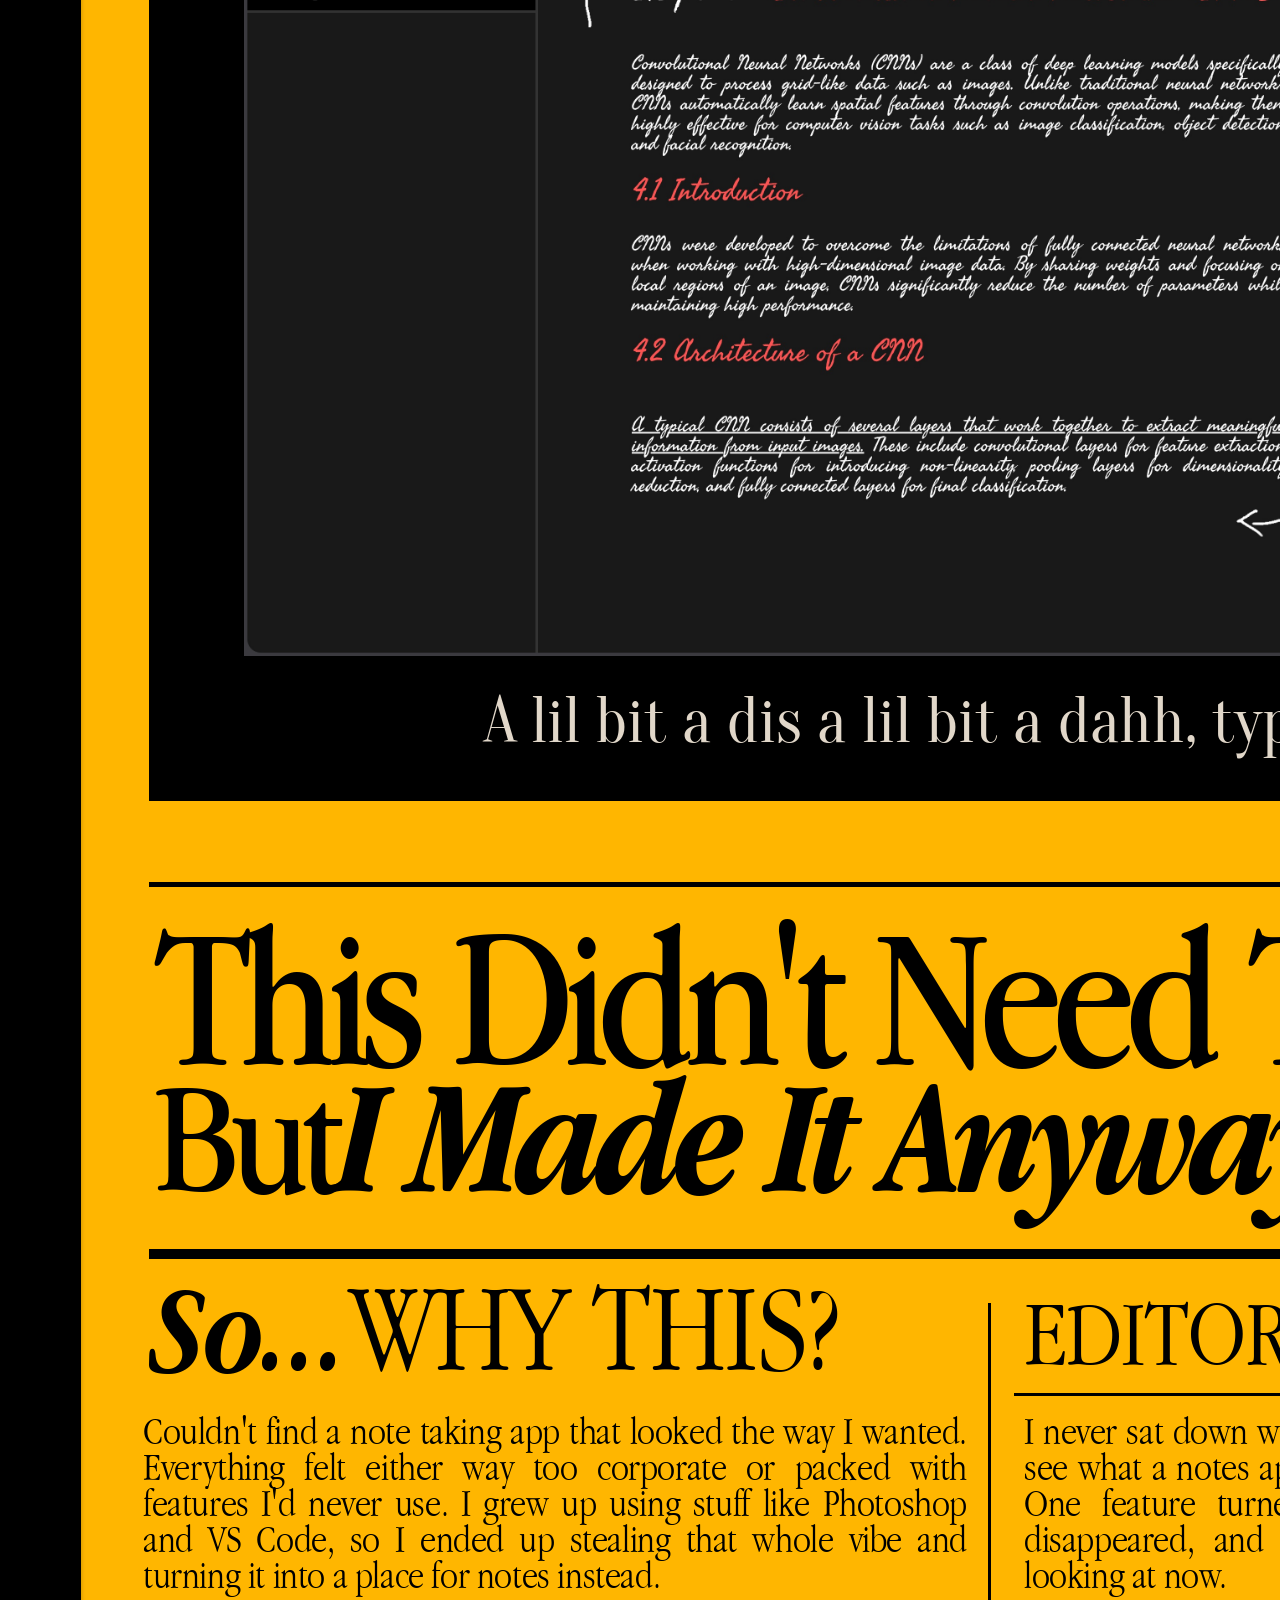
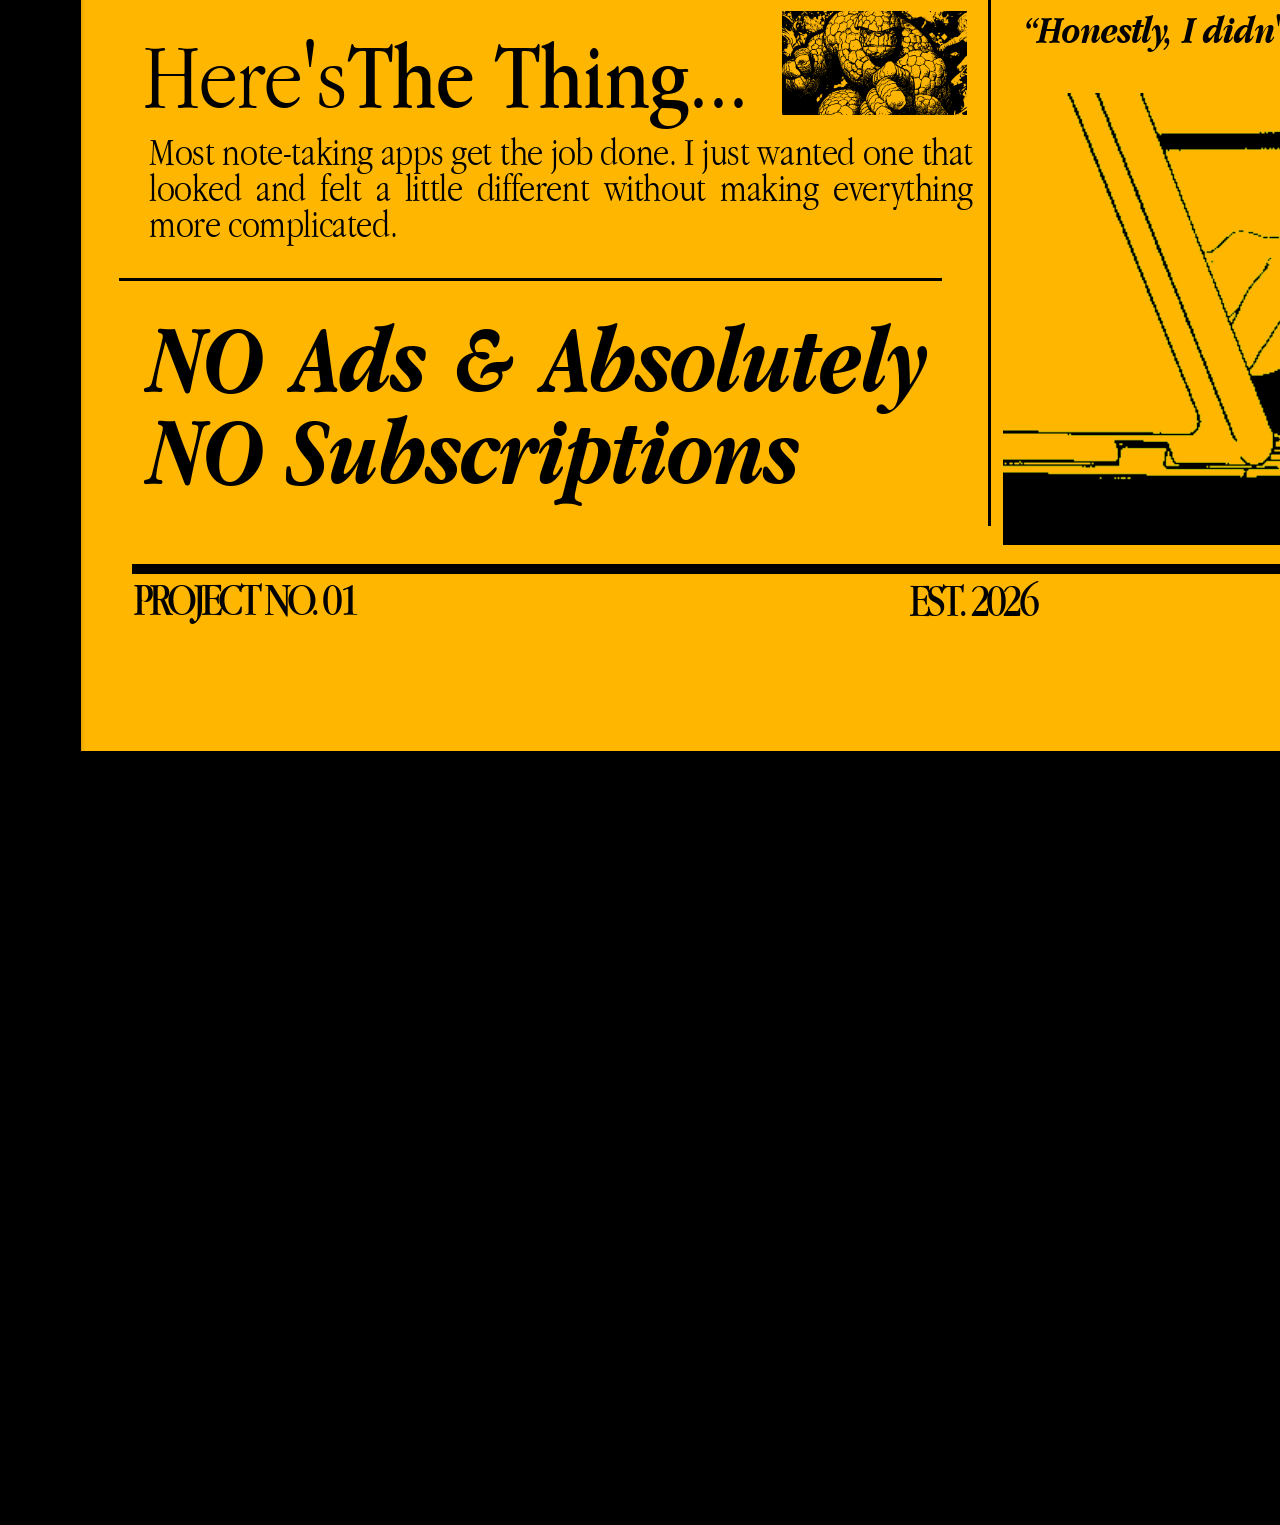
==== commit 66e68127: "Auto-redirect logged-in users directly to editor.html on app launch" ====
--- a/index.html
+++ b/index.html
@@ -6,15 +6,26 @@
   <meta name="viewport" content="width=device-width, initial-scale=1.0">
   <script>
     (function () {
+      // 1. Mobile Redirection
       var ua = navigator.userAgent || '';
       var isMobileUA = /iPhone|iPod|BlackBerry|IEMobile|Opera Mini/i.test(ua) || (/Android/i.test(ua) && /Mobile/i.test(ua));
       var isDesktopOS = /Macintosh|Windows|X11|Linux x86_64/i.test(ua) && !/Android|iPhone|iPad/i.test(ua);
       var hasFinePointer = window.matchMedia && window.matchMedia('(pointer: fine)').matches;
       var isSmallScreen = window.innerWidth < 600;
-      
       var isMobileDevice = isMobileUA && !isDesktopOS && !hasFinePointer && isSmallScreen;
       if (isMobileDevice && !window.location.pathname.endsWith('mobile.html')) {
         window.location.href = 'mobile.html';
+        return;
+      }
+
+      // 2. Instant Logged-In User Redirect to Editor
+      var isLoggedOut = window.location.search.includes('logout=true') || sessionStorage.getItem('justLoggedOut') === 'true';
+      if (!isLoggedOut) {
+        var hasSession = localStorage.getItem('notesUserLoggedIn') === 'true' || 
+                         Object.keys(localStorage).some(function(k) { return k.startsWith('firebase:authUser:') || k.startsWith('aiNoteData_'); });
+        if (hasSession) {
+          window.location.replace('editor.html');
+        }
       }
     })();
   </script>
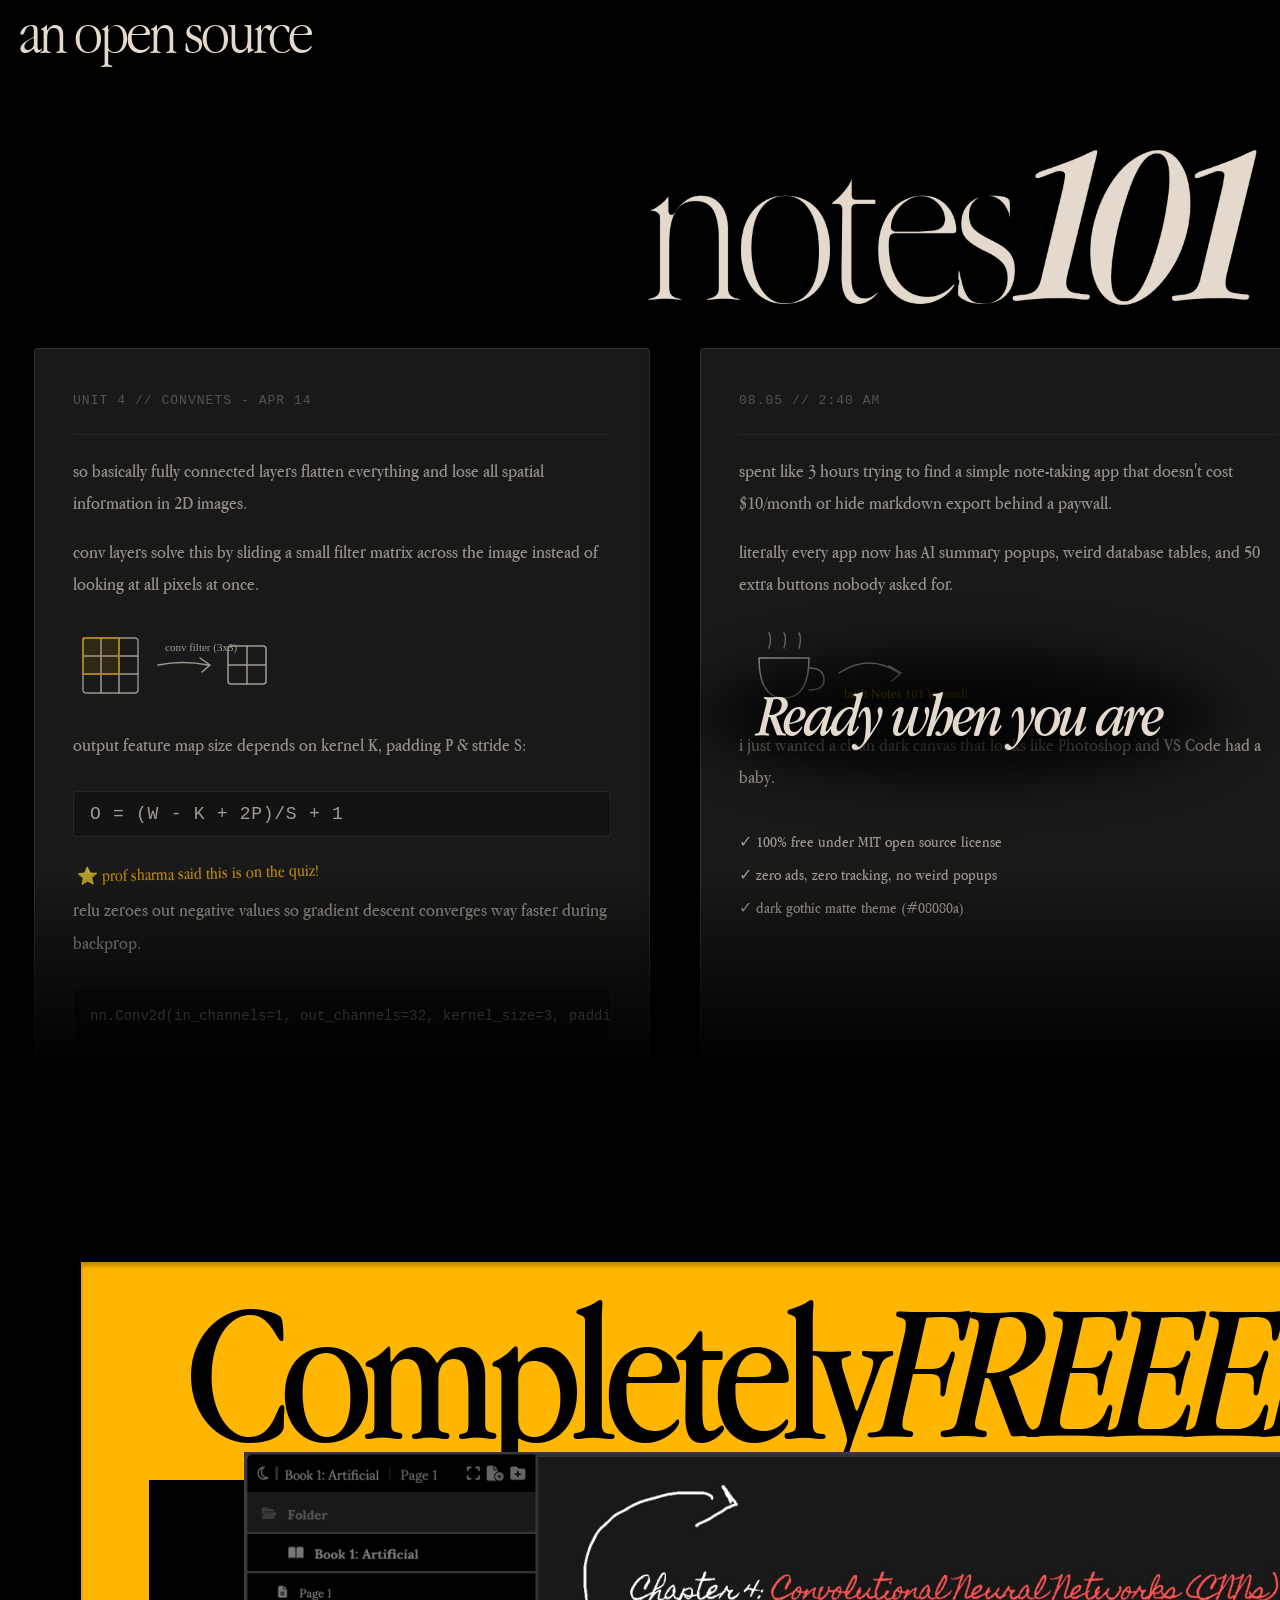
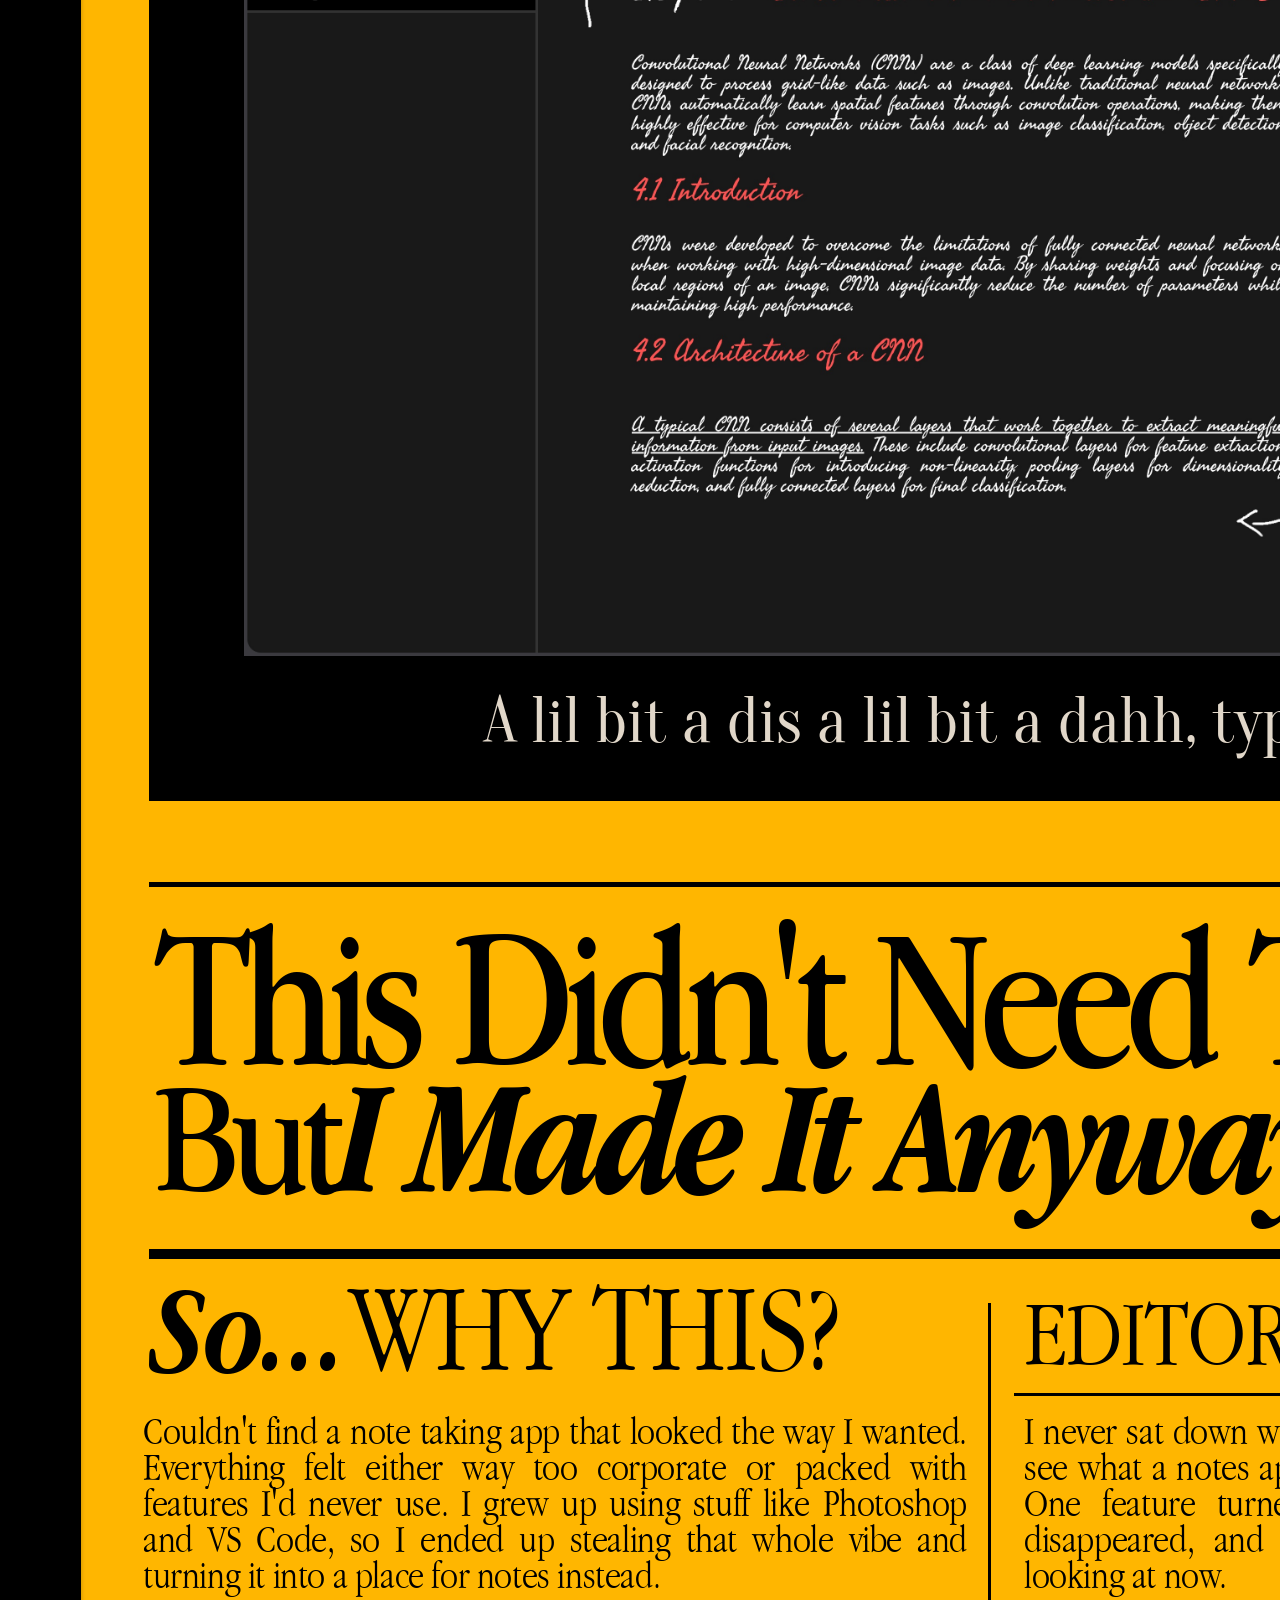
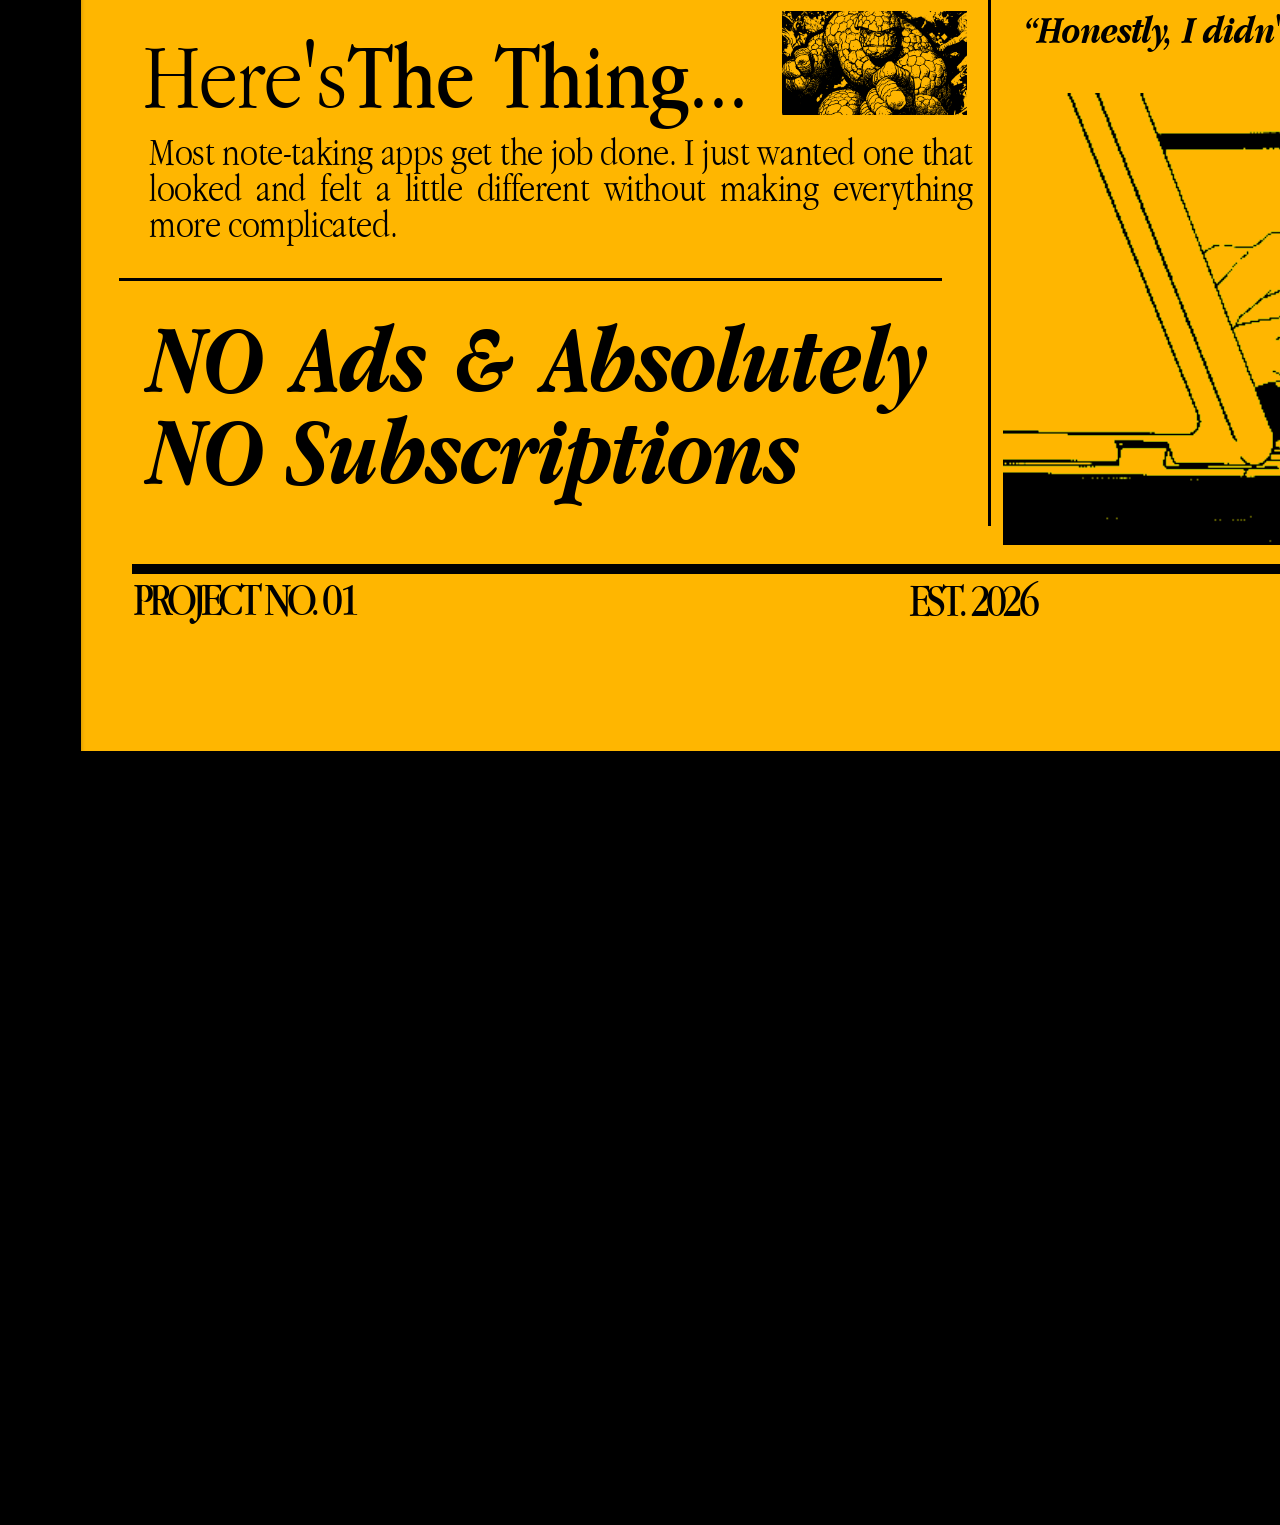
==== commit e17e89ee: "Revert "Auto-redirect logged-in users directly to editor.html on app launch" This reverts commit 66e" ====
--- a/index.html
+++ b/index.html
@@ -6,26 +6,15 @@
   <meta name="viewport" content="width=device-width, initial-scale=1.0">
   <script>
     (function () {
-      // 1. Mobile Redirection
       var ua = navigator.userAgent || '';
       var isMobileUA = /iPhone|iPod|BlackBerry|IEMobile|Opera Mini/i.test(ua) || (/Android/i.test(ua) && /Mobile/i.test(ua));
       var isDesktopOS = /Macintosh|Windows|X11|Linux x86_64/i.test(ua) && !/Android|iPhone|iPad/i.test(ua);
       var hasFinePointer = window.matchMedia && window.matchMedia('(pointer: fine)').matches;
       var isSmallScreen = window.innerWidth < 600;
+      
       var isMobileDevice = isMobileUA && !isDesktopOS && !hasFinePointer && isSmallScreen;
       if (isMobileDevice && !window.location.pathname.endsWith('mobile.html')) {
         window.location.href = 'mobile.html';
-        return;
-      }
-
-      // 2. Instant Logged-In User Redirect to Editor
-      var isLoggedOut = window.location.search.includes('logout=true') || sessionStorage.getItem('justLoggedOut') === 'true';
-      if (!isLoggedOut) {
-        var hasSession = localStorage.getItem('notesUserLoggedIn') === 'true' || 
-                         Object.keys(localStorage).some(function(k) { return k.startsWith('firebase:authUser:') || k.startsWith('aiNoteData_'); });
-        if (hasSession) {
-          window.location.replace('editor.html');
-        }
       }
     })();
   </script>
